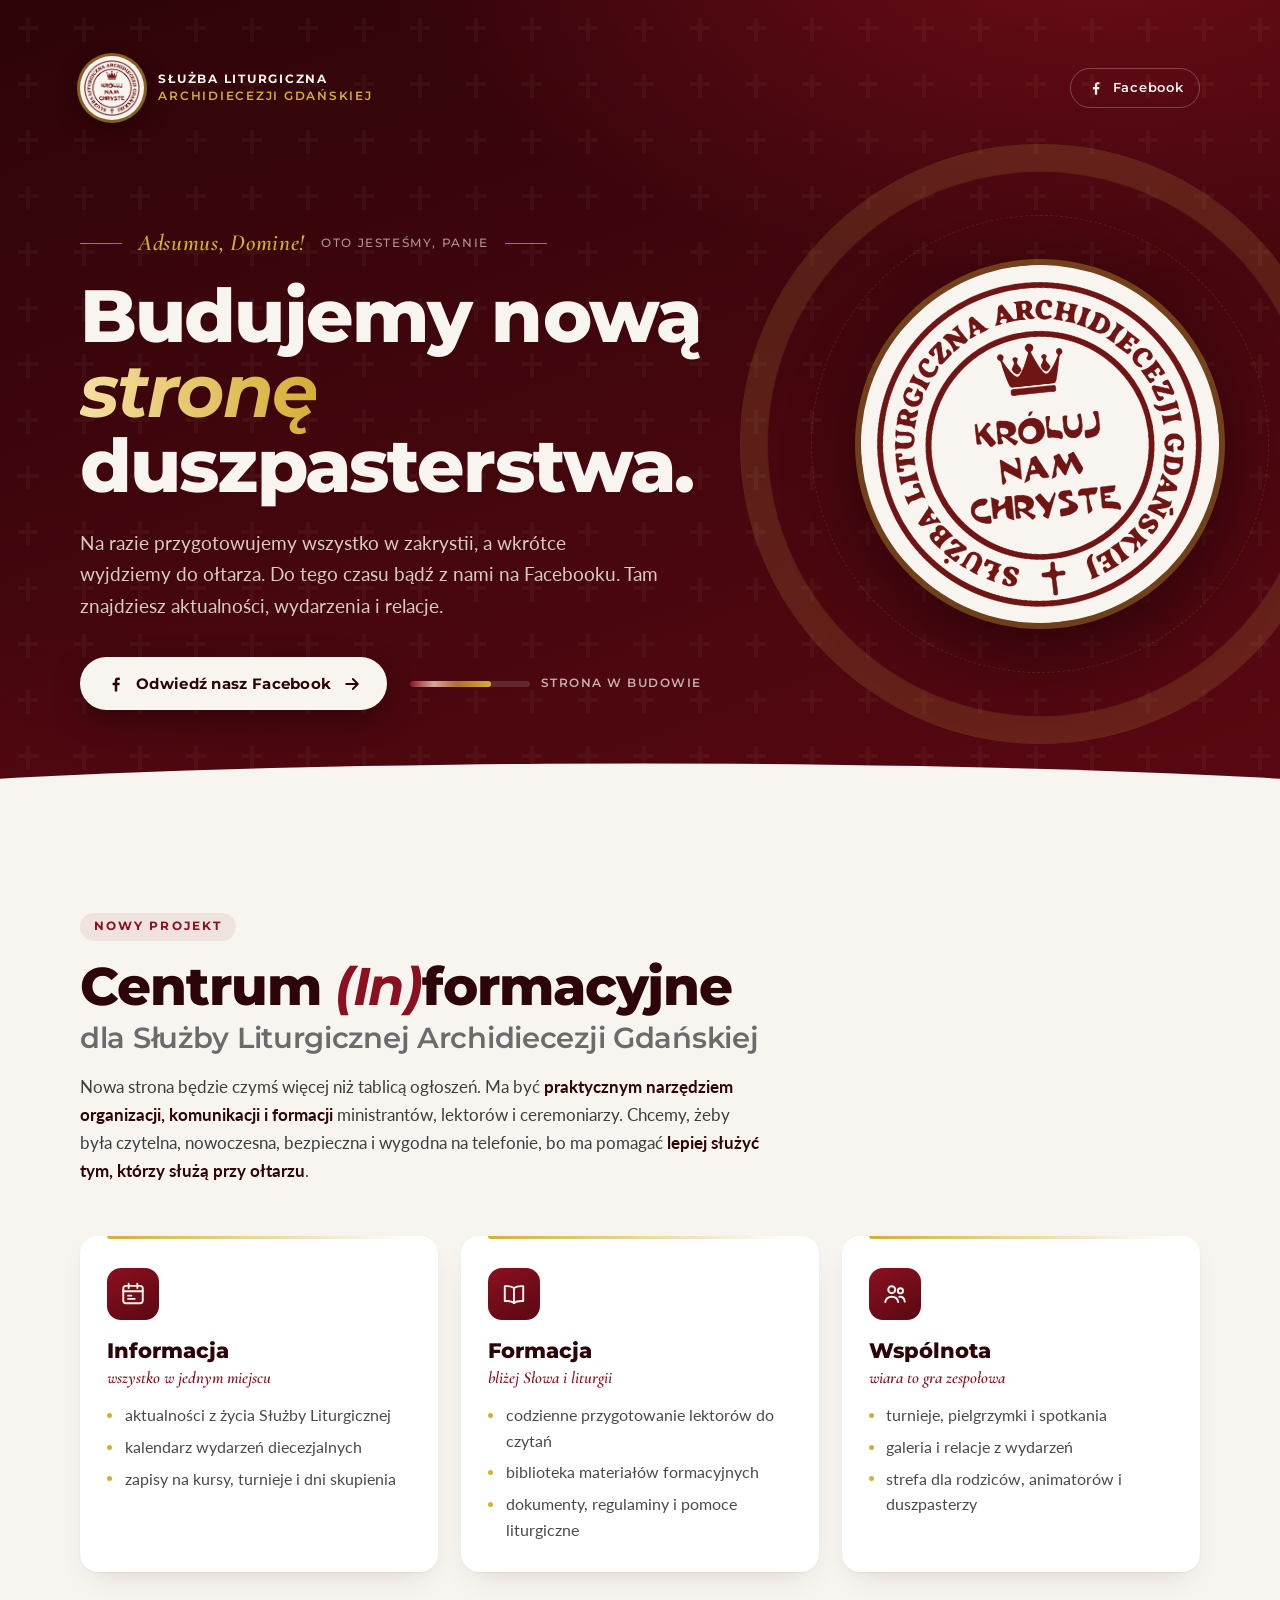
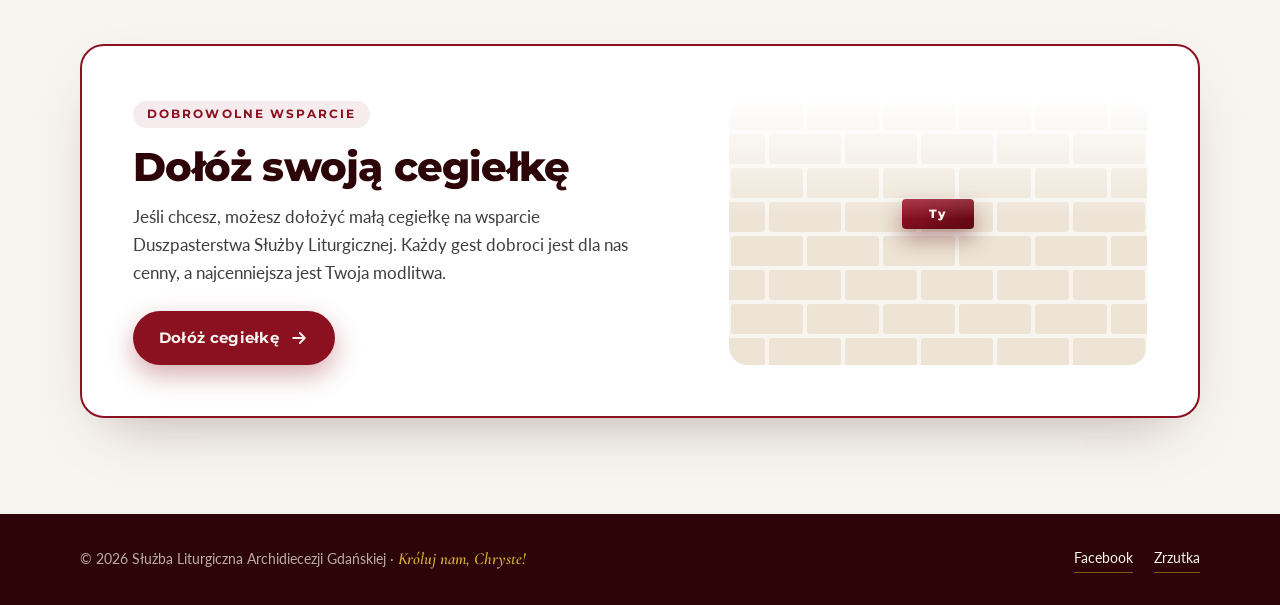
==== knc24-wkrotce/index.html @ cc02a11e "Strona 'w budowie' dla Służby Liturgicznej Archidiecezji Gdańskiej Jednoplikowa strona HTML+CSS: inf" ====
<!doctype html>
<html lang="pl">
<head>
<meta charset="utf-8">
<meta name="viewport" content="width=device-width, initial-scale=1">
<title>Służba Liturgiczna Archidiecezji Gdańskiej – nowa strona w budowie</title>
<meta name="description" content="Budujemy nową stronę duszpasterstwa Służby Liturgicznej Archidiecezji Gdańskiej – Centrum (In)formacyjne dla ministrantów, lektorów i ceremoniarzy.">
<meta name="theme-color" content="#2D0408">
<meta property="og:title" content="Budujemy Centrum (In)formacyjne Służby Liturgicznej">
<meta property="og:description" content="Nowa strona duszpasterstwa jest w budowie. Dołóż swoją cegiełkę!">
<meta property="og:locale" content="pl_PL">
<link rel="icon" type="image/png" href="logo.png">
<link rel="preconnect" href="https://fonts.googleapis.com">
<link rel="preconnect" href="https://fonts.gstatic.com" crossorigin>
<link href="https://fonts.googleapis.com/css2?family=Cormorant+Garamond:ital,wght@1,500;1,600&family=Lato:wght@400;700&family=Montserrat:ital,wght@0,500;0,600;0,700;0,800;1,700&display=swap" rel="stylesheet">
<style>
  :root {
    --bordo: #8B1020;
    --bordo-2: #5A0812;
    --bordo-3: #2D0408;
    --zloto: #D4AF37;
    --krem: #F8F5F0;
    --krem-2: #EFE8DC;
    --bialy: #FFFFFF;
    --tekst: #1A1A1A;
    --szary: #6B6B6B;
    --radius: 18px;
    --head: "Montserrat", system-ui, sans-serif;
    --body: "Lato", system-ui, sans-serif;
    --serif: "Cormorant Garamond", Georgia, serif;
  }
  *, *::before, *::after { box-sizing: border-box; }
  html { -webkit-text-size-adjust: 100%; }
  body {
    margin: 0;
    background: var(--krem);
    color: var(--tekst);
    font: 400 1.0625rem/1.65 var(--body);
    -webkit-font-smoothing: antialiased;
  }
  a { color: inherit; }
  .wrap { width: min(1120px, 100% - 2.5rem); margin-inline: auto; }

  /* ---------- HERO ---------- */
  .hero {
    position: relative;
    overflow: hidden;
    color: var(--krem);
    background:
      radial-gradient(1200px 600px at 85% -10%, rgba(139,16,32,.65), transparent 60%),
      radial-gradient(900px 500px at -10% 110%, rgba(90,8,18,.9), transparent 60%),
      linear-gradient(160deg, var(--bordo-3) 0%, var(--bordo-2) 100%);
    padding: clamp(2rem, 5vw, 3.5rem) 0 clamp(4rem, 9vw, 7rem);
  }
  /* subtelny wzór krzyży */
  .hero::before {
    content: "";
    position: absolute; inset: 0;
    background-image: url("data:image/svg+xml,%3Csvg xmlns='http://www.w3.org/2000/svg' width='56' height='56'%3E%3Cpath d='M26 18h4v8h8v4h-8v12h-4V30h-8v-4h8z' fill='%23F8F5F0' fill-opacity='.035'/%3E%3C/svg%3E");
    pointer-events: none;
  }
  /* wielki znak w tle */
  .hero__seal {
    position: absolute;
    right: -60px; top: 54%;
    width: 600px; aspect-ratio: 1;
    transform: translateY(-50%);
    border-radius: 50%;
    border: 1px solid rgba(212,175,55,.18);
    box-shadow: inset 0 0 0 26px rgba(248,245,240,.025), inset 0 0 0 27px rgba(212,175,55,.12);
    pointer-events: none;
  }
  .hero__seal img {
    position: absolute; inset: 120px;
    width: calc(100% - 240px); height: auto;
    border-radius: 50%;
    background: var(--krem);
    padding: 14px;
    box-shadow: 0 0 0 6px rgba(212,175,55,.35), 0 30px 80px rgba(0,0,0,.45);
    transform: rotate(-6deg);
  }
  .hero__seal::after {
    content: ""; position: absolute; inset: 70px;
    border-radius: 50%;
    border: 1px dashed rgba(212,175,55,.14);
    animation: spin 120s linear infinite;
  }
  @keyframes spin { to { transform: rotate(360deg); } }

  .top {
    position: relative;
    display: flex; align-items: center; justify-content: space-between; gap: 1rem;
  }
  .brand { display: flex; align-items: center; gap: .9rem; text-decoration: none; }
  .brand__logo {
    width: 64px; height: 64px; flex: none;
    border-radius: 50%;
    background: var(--krem);
    padding: 4px;
    box-shadow: 0 0 0 3px rgba(212,175,55,.55), 0 8px 24px rgba(0,0,0,.35);
  }
  .brand__logo img { width: 100%; height: 100%; display: block; }
  .brand__name {
    font: 700 .78rem/1.35 var(--head);
    letter-spacing: .14em; text-transform: uppercase;
  }
  .brand__name span { display: block; color: var(--zloto); font-weight: 600; }
  .top__fb {
    font: 600 .8rem/1 var(--head); letter-spacing: .06em;
    text-decoration: none; color: var(--krem);
    display: inline-flex; align-items: center; gap: .5rem;
    padding: .6rem .95rem; border-radius: 999px;
    border: 1px solid rgba(248,245,240,.25);
    transition: background .2s, border-color .2s;
  }
  .top__fb:hover { background: rgba(248,245,240,.08); border-color: rgba(248,245,240,.5); }

  .hero__body { position: relative; max-width: 760px; margin-top: clamp(3rem, 9vw, 6.5rem); }
  .motto {
    display: inline-flex; align-items: center; gap: 1rem;
    font: italic 600 clamp(1.15rem, 2.4vw, 1.45rem)/1 var(--serif);
    color: var(--zloto); letter-spacing: .03em;
    margin: 0 0 1.4rem;
  }
  .motto::before, .motto::after {
    content: ""; width: 42px; height: 1px; background: currentColor; opacity: .7;
  }
  .motto small {
    font: 500 .72rem/1 var(--head); font-style: normal;
    letter-spacing: .14em; text-transform: uppercase;
    color: rgba(248,245,240,.6);
  }
  h1 {
    font: 800 clamp(2.4rem, 7vw, 4.6rem)/1.02 var(--head);
    letter-spacing: -.025em;
    margin: 0 0 1.5rem;
  }
  h1 em {
    font-style: italic; font-weight: 700;
    color: transparent;
    background: linear-gradient(90deg, #F3DFA0, var(--zloto));
    -webkit-background-clip: text; background-clip: text;
  }
  .lead {
    font-size: clamp(1.05rem, 1.8vw, 1.2rem);
    color: rgba(248,245,240,.82);
    max-width: 580px; margin: 0 0 2.2rem;
  }

  .btn {
    display: inline-flex; align-items: center; gap: .65rem;
    font: 700 .95rem/1 var(--head); letter-spacing: .02em;
    text-decoration: none;
    padding: 1.05rem 1.6rem; border-radius: 999px;
    transition: transform .2s ease, box-shadow .2s ease, background .2s;
  }
  .btn svg { width: 20px; height: 20px; flex: none; }
  .btn .arrow { transition: transform .2s ease; }
  .btn:hover { transform: translateY(-2px); }
  .btn:hover .arrow { transform: translateX(4px); }
  .btn:focus-visible, .top__fb:focus-visible, .footer a:focus-visible {
    outline: 3px solid var(--zloto); outline-offset: 3px;
  }
  .btn--light { background: var(--krem); color: var(--bordo-3); box-shadow: 0 10px 30px rgba(0,0,0,.3); }
  .btn--light:hover { box-shadow: 0 14px 36px rgba(0,0,0,.4); }
  .btn--bordo { background: var(--bordo); color: var(--krem); box-shadow: 0 10px 26px rgba(139,16,32,.35); }
  .btn--bordo:hover { background: #A0142A; box-shadow: 0 14px 32px rgba(139,16,32,.45); }

  .actions { display: flex; flex-wrap: wrap; gap: .9rem 1.4rem; align-items: center; }
  .status {
    display: inline-flex; align-items: center; gap: .7rem;
    font: 600 .78rem/1 var(--head); letter-spacing: .12em; text-transform: uppercase;
    color: rgba(248,245,240,.7);
  }
  .status__bar {
    position: relative; width: 120px; height: 6px; border-radius: 6px;
    background: rgba(248,245,240,.14); overflow: hidden;
  }
  .status__bar::before {
    content: ""; position: absolute; inset: 0 32% 0 0; border-radius: inherit;
    background: linear-gradient(90deg, var(--bordo), var(--zloto));
  }
  .status__bar::after {
    content: ""; position: absolute; top: 0; bottom: 0; width: 40%;
    background: linear-gradient(90deg, transparent, rgba(255,255,255,.55), transparent);
    animation: shine 2.4s ease-in-out infinite;
  }
  @keyframes shine { from { left: -40%; } to { left: 70%; } }

  /* łuk przejścia hero → krem */
  .hero__arch {
    position: absolute; left: 0; right: 0; bottom: -1px; height: 60px;
    background: var(--krem);
    clip-path: ellipse(75% 100% at 50% 100%);
  }

  /* ---------- CENTRUM ---------- */
  .centrum { padding: clamp(3rem, 7vw, 5.5rem) 0 clamp(3rem, 6vw, 4.5rem); }
  .eyebrow {
    display: inline-block;
    font: 700 .74rem/1 var(--head); letter-spacing: .18em; text-transform: uppercase;
    color: var(--bordo);
    padding: .5rem .85rem; border-radius: 999px;
    background: rgba(139,16,32,.08);
    margin-bottom: 1.1rem;
  }
  h2 {
    font: 800 clamp(2rem, 5vw, 3.3rem)/1.06 var(--head);
    letter-spacing: -.02em; margin: 0 0 1.2rem;
    color: var(--bordo-3);
  }
  h2 .in { color: var(--bordo); font-style: italic; font-weight: 700; }
  h2 .sub { display: block; font-weight: 600; font-size: .55em; letter-spacing: -.01em; color: var(--szary); margin-top: .5rem; }
  .intro { max-width: 680px; color: #3d3d3d; margin: 0; }
  .intro strong { color: var(--bordo-3); }

  .cards {
    list-style: none; padding: 0;
    display: grid; grid-template-columns: repeat(3, 1fr); gap: 1.4rem;
    margin: clamp(2.2rem, 5vw, 3.2rem) 0 0;
  }
  .card {
    position: relative;
    background: var(--bialy);
    border-radius: var(--radius);
    padding: 2rem 1.7rem 1.8rem;
    box-shadow: 0 1px 2px rgba(45,4,8,.05), 0 12px 32px -14px rgba(45,4,8,.18);
    transition: transform .25s ease, box-shadow .25s ease;
    overflow: hidden;
  }
  .card::before {
    content: ""; position: absolute; left: 1.7rem; right: 1.7rem; top: 0; height: 3px;
    background: linear-gradient(90deg, var(--zloto), rgba(212,175,55,0));
    border-radius: 0 0 3px 3px;
  }
  .card:hover { transform: translateY(-6px); box-shadow: 0 1px 2px rgba(45,4,8,.05), 0 22px 44px -16px rgba(45,4,8,.28); }
  .card__icon {
    width: 52px; height: 52px; border-radius: 14px;
    display: grid; place-items: center;
    background: linear-gradient(150deg, var(--bordo), var(--bordo-2));
    color: var(--krem); margin-bottom: 1.2rem;
  }
  .card__icon svg { width: 26px; height: 26px; }
  .card h3 { font: 800 1.3rem/1.2 var(--head); margin: 0 0 .25rem; color: var(--bordo-3); }
  .card__tag { font: italic 600 1.05rem/1.2 var(--serif); color: var(--bordo); margin: 0 0 .9rem; }
  .card ul { margin: 0; padding: 0; list-style: none; color: #4a4a4a; font-size: .97rem; }
  .card li { position: relative; padding-left: 1.1rem; margin-top: .4rem; }
  .card li::before { content: ""; position: absolute; left: 0; top: .62em; width: 5px; height: 5px; border-radius: 50%; background: var(--zloto); }

  /* ---------- CEGIEŁKA ---------- */
  .wsparcie { padding: 0 0 clamp(3.5rem, 8vw, 6rem); }
  .cegla {
    position: relative; overflow: hidden;
    display: grid; grid-template-columns: 1.35fr 1fr; gap: 2rem; align-items: center;
    background: var(--bialy);
    border: 2px solid var(--bordo);
    border-radius: calc(var(--radius) + 6px);
    padding: clamp(1.8rem, 4.5vw, 3.2rem);
    box-shadow: 0 24px 60px -28px rgba(45,4,8,.35);
  }
  .cegla h2 { font-size: clamp(1.75rem, 4vw, 2.5rem); margin-bottom: .9rem; }
  .cegla p { margin: 0 0 1.5rem; color: #3d3d3d; max-width: 520px; }

  /* mur z cegieł (mijanka) – wzór SVG */
  .mur {
    position: relative; align-self: stretch; min-height: 220px;
    border-radius: var(--radius);
    background: var(--krem) url("data:image/svg+xml,%3Csvg xmlns='http://www.w3.org/2000/svg' width='76' height='68'%3E%3Cg fill='%23EDE4D6'%3E%3Crect x='2' y='2' width='72' height='30' rx='3'/%3E%3Crect x='-36' y='36' width='72' height='30' rx='3'/%3E%3Crect x='40' y='36' width='72' height='30' rx='3'/%3E%3C/g%3E%3C/svg%3E") 0 0 / 76px 68px;
    -webkit-mask-image: linear-gradient(to top, #000 55%, transparent 100%);
            mask-image: linear-gradient(to top, #000 55%, transparent 100%);
  }
  .mur__new {
    position: absolute; left: 50%; top: 38%;
    width: 72px; height: 30px; border-radius: 4px;
    background: linear-gradient(160deg, #A0142A, var(--bordo-2));
    box-shadow: 0 10px 22px rgba(90,8,18,.4);
    transform: translateX(-50%);
    animation: drop 3.2s cubic-bezier(.3,.7,.2,1) infinite;
  }
  .mur__new::after {
    content: "Ty"; position: absolute; inset: 0; display: grid; place-items: center;
    font: 800 .78rem/1 var(--head); letter-spacing: .08em; color: var(--krem);
  }
  @keyframes drop {
    0%, 15% { transform: translate(-50%, -40px); opacity: 0; }
    45%, 85% { transform: translate(-50%, 0); opacity: 1; }
    100% { transform: translate(-50%, 0); opacity: 0; }
  }

  /* ---------- STOPKA ---------- */
  .footer {
    background: var(--bordo-3); color: rgba(248,245,240,.7);
    padding: 2rem 0; font-size: .9rem;
  }
  .footer .wrap { display: flex; flex-wrap: wrap; gap: .8rem 1.5rem; align-items: center; justify-content: space-between; }
  .footer p { margin: 0; }
  .footer em { font: italic 600 1.05rem/1 var(--serif); color: var(--zloto); }
  .footer nav { display: flex; gap: 1.3rem; }
  .footer a { color: var(--krem); text-decoration: none; border-bottom: 1px solid rgba(212,175,55,.5); padding-bottom: 2px; }
  .footer a:hover { border-color: var(--zloto); }

  /* ---------- RESPONSYWNOŚĆ ---------- */
  @media (max-width: 1180px) and (min-width: 901px) {
    .hero__seal { right: -260px; opacity: .55; }
  }
  @media (max-width: 900px) {
    .cards { grid-template-columns: 1fr; }
    .cegla { grid-template-columns: 1fr; }
    .mur { min-height: 150px; order: -1; }
    .hero__seal { display: none; }
  }
  @media (max-width: 560px) {
    .brand__logo { width: 52px; height: 52px; }
    .brand__name { font-size: .68rem; }
    .top__fb span { display: none; }
    .top__fb { padding: .6rem; }
    .btn { width: 100%; justify-content: center; }
    .motto { flex-wrap: wrap; gap: .35rem .8rem; }
    .motto::before, .motto::after { display: none; }
  }
  @media (prefers-reduced-motion: reduce) {
    *, *::before, *::after { animation: none !important; transition: none !important; }
    .mur__new { opacity: 1; }
  }
</style>
</head>
<body>

<header class="hero">
  <div class="hero__seal" aria-hidden="true"><img src="logo.png" alt="" width="360" height="360"></div>
  <div class="wrap">
    <div class="top">
      <a class="brand" href="#" aria-label="Służba Liturgiczna Archidiecezji Gdańskiej">
        <span class="brand__logo"><img src="logo.png" alt="" width="64" height="64"></span>
        <span class="brand__name">Służba Liturgiczna<span>Archidiecezji Gdańskiej</span></span>
      </a>
      <a class="top__fb" href="https://www.facebook.com/sluzbaliturgicznaAG" target="_blank" rel="noopener" aria-label="Facebook Służby Liturgicznej">
        <svg width="18" height="18" viewBox="0 0 24 24" fill="currentColor" aria-hidden="true"><path d="M13.5 21v-7.5h2.6l.4-3h-3V8.6c0-.9.3-1.5 1.5-1.5h1.6V4.4c-.3 0-1.2-.1-2.3-.1-2.3 0-3.8 1.4-3.8 3.9v2.3H7.9v3h2.6V21h3z"/></svg>
        <span>Facebook</span>
      </a>
    </div>

    <div class="hero__body">
      <p class="motto">Adsumus, Domine! <small>Oto jesteśmy, Panie</small></p>
      <h1>Budujemy nową <em>stronę</em> duszpasterstwa.</h1>
      <p class="lead">Na razie przygotowujemy wszystko w zakrystii, a wkrótce wyjdziemy do ołtarza. Do tego czasu bądź z nami na Facebooku. Tam znajdziesz aktualności, wydarzenia i relacje.</p>
      <div class="actions">
        <a class="btn btn--light" href="https://www.facebook.com/sluzbaliturgicznaAG" target="_blank" rel="noopener">
          <svg viewBox="0 0 24 24" fill="currentColor" aria-hidden="true"><path d="M13.5 21v-7.5h2.6l.4-3h-3V8.6c0-.9.3-1.5 1.5-1.5h1.6V4.4c-.3 0-1.2-.1-2.3-.1-2.3 0-3.8 1.4-3.8 3.9v2.3H7.9v3h2.6V21h3z"/></svg>
          Odwiedź nasz Facebook
          <svg class="arrow" viewBox="0 0 24 24" fill="none" stroke="currentColor" stroke-width="2.2" stroke-linecap="round" stroke-linejoin="round" aria-hidden="true"><path d="M5 12h14M13 6l6 6-6 6"/></svg>
        </a>
        <span class="status" role="status"><span class="status__bar" aria-hidden="true"></span>Strona w budowie</span>
      </div>
    </div>
  </div>
  <div class="hero__arch" aria-hidden="true"></div>
</header>

<main>
  <section class="centrum" aria-labelledby="centrum-h">
    <div class="wrap">
      <span class="eyebrow">Nowy projekt</span>
      <h2 id="centrum-h">Centrum <span class="in">(In)</span>formacyjne <span class="sub">dla Służby Liturgicznej Archidiecezji Gdańskiej</span></h2>
      <p class="intro">Nowa strona będzie czymś więcej niż tablicą ogłoszeń. Ma być <strong>praktycznym narzędziem organizacji, komunikacji i formacji</strong> ministrantów, lektorów i ceremoniarzy. Chcemy, żeby była czytelna, nowoczesna, bezpieczna i wygodna na telefonie, bo ma pomagać <strong>lepiej służyć tym, którzy służą przy ołtarzu</strong>.</p>

      <ul class="cards">
        <li class="card">
          <div class="card__icon" aria-hidden="true">
            <svg viewBox="0 0 24 24" fill="none" stroke="currentColor" stroke-width="1.8" stroke-linecap="round" stroke-linejoin="round"><rect x="3" y="4.5" width="18" height="16" rx="2.5"/><path d="M3 9.5h18M8 2.5v4M16 2.5v4M7.5 13.5h3M7.5 16.5h6"/></svg>
          </div>
          <h3>Informacja</h3>
          <p class="card__tag">wszystko w jednym miejscu</p>
          <ul>
            <li>aktualności z życia Służby Liturgicznej</li>
            <li>kalendarz wydarzeń diecezjalnych</li>
            <li>zapisy na kursy, turnieje i dni skupienia</li>
          </ul>
        </li>
        <li class="card">
          <div class="card__icon" aria-hidden="true">
            <svg viewBox="0 0 24 24" fill="none" stroke="currentColor" stroke-width="1.8" stroke-linecap="round" stroke-linejoin="round"><path d="M12 6.5C10 5 7 4.5 3.5 4.8v13.7C7 18.2 10 18.7 12 20.2c2-1.5 5-2 8.5-1.7V4.8C17 4.5 14 5 12 6.5z"/><path d="M12 6.5v13.7"/></svg>
          </div>
          <h3>Formacja</h3>
          <p class="card__tag">bliżej Słowa i liturgii</p>
          <ul>
            <li>codzienne przygotowanie lektorów do czytań</li>
            <li>biblioteka materiałów formacyjnych</li>
            <li>dokumenty, regulaminy i pomoce liturgiczne</li>
          </ul>
        </li>
        <li class="card">
          <div class="card__icon" aria-hidden="true">
            <svg viewBox="0 0 24 24" fill="none" stroke="currentColor" stroke-width="1.8" stroke-linecap="round" stroke-linejoin="round"><circle cx="9" cy="8" r="3.2"/><path d="M3 19.5c.6-3.2 3-5 6-5s5.4 1.8 6 5"/><circle cx="17" cy="9" r="2.4"/><path d="M16 14.6c2.6-.3 4.6 1.3 5 4.4"/></svg>
          </div>
          <h3>Wspólnota</h3>
          <p class="card__tag">wiara to gra zespołowa</p>
          <ul>
            <li>turnieje, pielgrzymki i spotkania</li>
            <li>galeria i relacje z wydarzeń</li>
            <li>strefa dla rodziców, animatorów i duszpasterzy</li>
          </ul>
        </li>
      </ul>
    </div>
  </section>

  <section class="wsparcie" aria-labelledby="cegla-h">
    <div class="wrap">
      <div class="cegla">
        <div>
          <span class="eyebrow">Dobrowolne wsparcie</span>
          <h2 id="cegla-h">Dołóż swoją cegiełkę</h2>
          <p>Jeśli chcesz, możesz dołożyć małą cegiełkę na wsparcie Duszpasterstwa Służby Liturgicznej. Każdy gest dobroci jest dla nas cenny, a najcenniejsza jest Twoja modlitwa.</p>
          <a class="btn btn--bordo" href="https://zrzutka.pl/jtex6y" target="_blank" rel="noopener">
            Dołóż cegiełkę
            <svg class="arrow" viewBox="0 0 24 24" fill="none" stroke="currentColor" stroke-width="2.2" stroke-linecap="round" stroke-linejoin="round" aria-hidden="true"><path d="M5 12h14M13 6l6 6-6 6"/></svg>
          </a>
        </div>
        <div class="mur" aria-hidden="true"><span class="mur__new"></span></div>
      </div>
    </div>
  </section>
</main>

<footer class="footer">
  <div class="wrap">
    <p>© 2026 Służba Liturgiczna Archidiecezji Gdańskiej · <em>Króluj nam, Chryste!</em></p>
    <nav aria-label="Linki">
      <a href="https://www.facebook.com/sluzbaliturgicznaAG" target="_blank" rel="noopener">Facebook</a>
      <a href="https://zrzutka.pl/jtex6y" target="_blank" rel="noopener">Zrzutka</a>
    </nav>
  </div>
</footer>

</body>
</html>
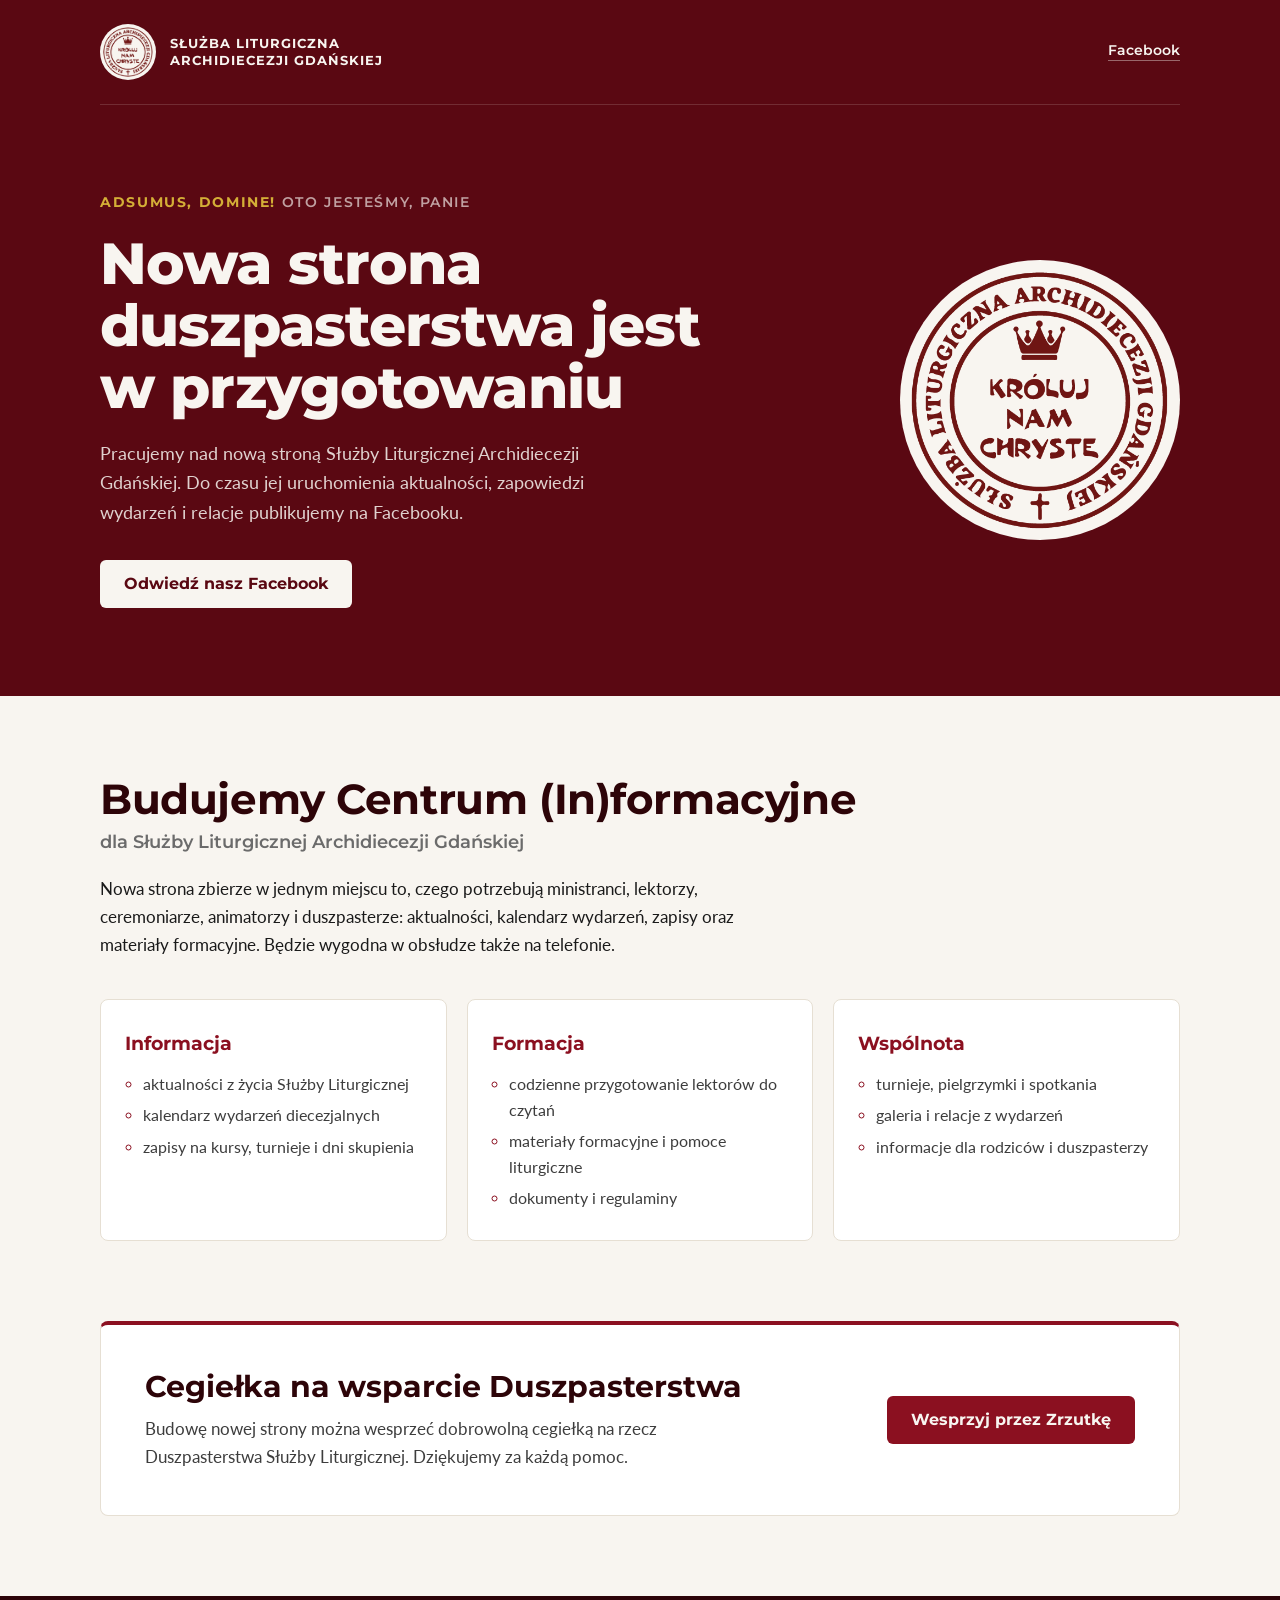
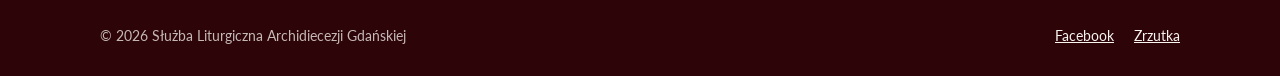
==== commit 05ac8218: "Uproszczenie strony 'w budowie': jedna para fontów, mniej ozdobników, nowe teksty Usunięto szeryfową" ====
--- a/knc24-wkrotce/index.html
+++ b/knc24-wkrotce/index.html
@@ -3,429 +3,234 @@
 <head>
 <meta charset="utf-8">
 <meta name="viewport" content="width=device-width, initial-scale=1">
-<title>Służba Liturgiczna Archidiecezji Gdańskiej – nowa strona w budowie</title>
-<meta name="description" content="Budujemy nową stronę duszpasterstwa Służby Liturgicznej Archidiecezji Gdańskiej – Centrum (In)formacyjne dla ministrantów, lektorów i ceremoniarzy.">
-<meta name="theme-color" content="#2D0408">
-<meta property="og:title" content="Budujemy Centrum (In)formacyjne Służby Liturgicznej">
-<meta property="og:description" content="Nowa strona duszpasterstwa jest w budowie. Dołóż swoją cegiełkę!">
+<title>Służba Liturgiczna Archidiecezji Gdańskiej | Nowa strona w przygotowaniu</title>
+<meta name="description" content="Przygotowujemy nową stronę Duszpasterstwa Służby Liturgicznej Archidiecezji Gdańskiej. Aktualności publikujemy na Facebooku.">
+<meta name="theme-color" content="#5A0812">
+<meta property="og:title" content="Służba Liturgiczna Archidiecezji Gdańskiej">
+<meta property="og:description" content="Nowa strona duszpasterstwa jest w przygotowaniu. Aktualności znajdziesz na Facebooku.">
 <meta property="og:locale" content="pl_PL">
 <link rel="icon" type="image/png" href="logo.png">
 <link rel="preconnect" href="https://fonts.googleapis.com">
 <link rel="preconnect" href="https://fonts.gstatic.com" crossorigin>
-<link href="https://fonts.googleapis.com/css2?family=Cormorant+Garamond:ital,wght@1,500;1,600&family=Lato:wght@400;700&family=Montserrat:ital,wght@0,500;0,600;0,700;0,800;1,700&display=swap" rel="stylesheet">
+<link href="https://fonts.googleapis.com/css2?family=Lato:wght@400;700&family=Montserrat:wght@600;700;800&display=swap" rel="stylesheet">
 <style>
   :root {
     --bordo: #8B1020;
-    --bordo-2: #5A0812;
-    --bordo-3: #2D0408;
+    --bordo-ciemne: #5A0812;
+    --bordo-najciemniejsze: #2D0408;
     --zloto: #D4AF37;
     --krem: #F8F5F0;
-    --krem-2: #EFE8DC;
     --bialy: #FFFFFF;
     --tekst: #1A1A1A;
     --szary: #6B6B6B;
-    --radius: 18px;
-    --head: "Montserrat", system-ui, sans-serif;
-    --body: "Lato", system-ui, sans-serif;
-    --serif: "Cormorant Garamond", Georgia, serif;
-  }
-  *, *::before, *::after { box-sizing: border-box; }
-  html { -webkit-text-size-adjust: 100%; }
+    --linia: #E6DFD3;
+    --naglowki: "Montserrat", Arial, sans-serif;
+    --tresc: "Lato", Arial, sans-serif;
+  }
+  * { box-sizing: border-box; }
   body {
     margin: 0;
     background: var(--krem);
     color: var(--tekst);
-    font: 400 1.0625rem/1.65 var(--body);
-    -webkit-font-smoothing: antialiased;
-  }
-  a { color: inherit; }
-  .wrap { width: min(1120px, 100% - 2.5rem); margin-inline: auto; }
-
-  /* ---------- HERO ---------- */
-  .hero {
-    position: relative;
-    overflow: hidden;
+    font: 400 1.0625rem/1.65 var(--tresc);
+  }
+  .wrap { width: min(1080px, 100% - 2.5rem); margin-inline: auto; }
+  h1, h2, h3 { font-family: var(--naglowki); color: var(--bordo-najciemniejsze); margin: 0; }
+
+  /* Hero */
+  .hero { background: var(--bordo-ciemne); color: var(--krem); }
+  .top {
+    display: flex; align-items: center; justify-content: space-between; gap: 1rem;
+    padding: 1.5rem 0;
+    border-bottom: 1px solid rgba(248,245,240,.15);
+  }
+  .brand { display: flex; align-items: center; gap: .85rem; }
+  .brand img {
+    width: 56px; height: 56px; flex: none;
+    border-radius: 50%; background: var(--krem); padding: 3px;
+  }
+  .brand p {
+    margin: 0;
+    font: 700 .8rem/1.35 var(--naglowki);
+    letter-spacing: .08em; text-transform: uppercase;
+  }
+  .top a {
     color: var(--krem);
-    background:
-      radial-gradient(1200px 600px at 85% -10%, rgba(139,16,32,.65), transparent 60%),
-      radial-gradient(900px 500px at -10% 110%, rgba(90,8,18,.9), transparent 60%),
-      linear-gradient(160deg, var(--bordo-3) 0%, var(--bordo-2) 100%);
-    padding: clamp(2rem, 5vw, 3.5rem) 0 clamp(4rem, 9vw, 7rem);
-  }
-  /* subtelny wzór krzyży */
-  .hero::before {
-    content: "";
-    position: absolute; inset: 0;
-    background-image: url("data:image/svg+xml,%3Csvg xmlns='http://www.w3.org/2000/svg' width='56' height='56'%3E%3Cpath d='M26 18h4v8h8v4h-8v12h-4V30h-8v-4h8z' fill='%23F8F5F0' fill-opacity='.035'/%3E%3C/svg%3E");
-    pointer-events: none;
-  }
-  /* wielki znak w tle */
-  .hero__seal {
-    position: absolute;
-    right: -60px; top: 54%;
-    width: 600px; aspect-ratio: 1;
-    transform: translateY(-50%);
-    border-radius: 50%;
-    border: 1px solid rgba(212,175,55,.18);
-    box-shadow: inset 0 0 0 26px rgba(248,245,240,.025), inset 0 0 0 27px rgba(212,175,55,.12);
-    pointer-events: none;
-  }
-  .hero__seal img {
-    position: absolute; inset: 120px;
-    width: calc(100% - 240px); height: auto;
-    border-radius: 50%;
-    background: var(--krem);
-    padding: 14px;
-    box-shadow: 0 0 0 6px rgba(212,175,55,.35), 0 30px 80px rgba(0,0,0,.45);
-    transform: rotate(-6deg);
-  }
-  .hero__seal::after {
-    content: ""; position: absolute; inset: 70px;
-    border-radius: 50%;
-    border: 1px dashed rgba(212,175,55,.14);
-    animation: spin 120s linear infinite;
-  }
-  @keyframes spin { to { transform: rotate(360deg); } }
-
-  .top {
-    position: relative;
-    display: flex; align-items: center; justify-content: space-between; gap: 1rem;
-  }
-  .brand { display: flex; align-items: center; gap: .9rem; text-decoration: none; }
-  .brand__logo {
-    width: 64px; height: 64px; flex: none;
-    border-radius: 50%;
-    background: var(--krem);
-    padding: 4px;
-    box-shadow: 0 0 0 3px rgba(212,175,55,.55), 0 8px 24px rgba(0,0,0,.35);
-  }
-  .brand__logo img { width: 100%; height: 100%; display: block; }
-  .brand__name {
-    font: 700 .78rem/1.35 var(--head);
-    letter-spacing: .14em; text-transform: uppercase;
-  }
-  .brand__name span { display: block; color: var(--zloto); font-weight: 600; }
-  .top__fb {
-    font: 600 .8rem/1 var(--head); letter-spacing: .06em;
-    text-decoration: none; color: var(--krem);
-    display: inline-flex; align-items: center; gap: .5rem;
-    padding: .6rem .95rem; border-radius: 999px;
-    border: 1px solid rgba(248,245,240,.25);
-    transition: background .2s, border-color .2s;
-  }
-  .top__fb:hover { background: rgba(248,245,240,.08); border-color: rgba(248,245,240,.5); }
-
-  .hero__body { position: relative; max-width: 760px; margin-top: clamp(3rem, 9vw, 6.5rem); }
+    font: 600 .875rem/1 var(--naglowki);
+    text-decoration: none;
+    border-bottom: 1px solid rgba(248,245,240,.4);
+    padding-bottom: 3px;
+  }
+  .top a:hover { border-color: var(--krem); }
+
+  .hero__main {
+    display: grid; grid-template-columns: 1fr auto; gap: 3rem; align-items: center;
+    padding: clamp(3rem, 8vw, 5.5rem) 0;
+  }
   .motto {
-    display: inline-flex; align-items: center; gap: 1rem;
-    font: italic 600 clamp(1.15rem, 2.4vw, 1.45rem)/1 var(--serif);
-    color: var(--zloto); letter-spacing: .03em;
-    margin: 0 0 1.4rem;
-  }
-  .motto::before, .motto::after {
-    content: ""; width: 42px; height: 1px; background: currentColor; opacity: .7;
-  }
-  .motto small {
-    font: 500 .72rem/1 var(--head); font-style: normal;
-    letter-spacing: .14em; text-transform: uppercase;
-    color: rgba(248,245,240,.6);
-  }
-  h1 {
-    font: 800 clamp(2.4rem, 7vw, 4.6rem)/1.02 var(--head);
-    letter-spacing: -.025em;
-    margin: 0 0 1.5rem;
-  }
-  h1 em {
-    font-style: italic; font-weight: 700;
-    color: transparent;
-    background: linear-gradient(90deg, #F3DFA0, var(--zloto));
-    -webkit-background-clip: text; background-clip: text;
-  }
-  .lead {
-    font-size: clamp(1.05rem, 1.8vw, 1.2rem);
-    color: rgba(248,245,240,.82);
-    max-width: 580px; margin: 0 0 2.2rem;
+    margin: 0 0 1.25rem;
+    font: 700 .85rem/1.4 var(--naglowki);
+    letter-spacing: .12em; text-transform: uppercase;
+    color: var(--zloto);
+  }
+  .motto span { color: rgba(248,245,240,.65); font-weight: 600; }
+  .hero h1 {
+    color: var(--krem);
+    font-weight: 800;
+    font-size: clamp(2.2rem, 5.5vw, 3.6rem);
+    line-height: 1.08;
+    letter-spacing: -.015em;
+    margin-bottom: 1.25rem;
+  }
+  .hero__lead { max-width: 560px; margin: 0 0 2rem; color: rgba(248,245,240,.85); font-size: 1.125rem; }
+  .hero__logo {
+    width: 280px; height: 280px;
+    border-radius: 50%; background: var(--krem); padding: 10px;
   }
 
   .btn {
-    display: inline-flex; align-items: center; gap: .65rem;
-    font: 700 .95rem/1 var(--head); letter-spacing: .02em;
+    display: inline-block;
+    font: 700 1rem/1 var(--naglowki);
     text-decoration: none;
-    padding: 1.05rem 1.6rem; border-radius: 999px;
-    transition: transform .2s ease, box-shadow .2s ease, background .2s;
-  }
-  .btn svg { width: 20px; height: 20px; flex: none; }
-  .btn .arrow { transition: transform .2s ease; }
-  .btn:hover { transform: translateY(-2px); }
-  .btn:hover .arrow { transform: translateX(4px); }
-  .btn:focus-visible, .top__fb:focus-visible, .footer a:focus-visible {
-    outline: 3px solid var(--zloto); outline-offset: 3px;
-  }
-  .btn--light { background: var(--krem); color: var(--bordo-3); box-shadow: 0 10px 30px rgba(0,0,0,.3); }
-  .btn--light:hover { box-shadow: 0 14px 36px rgba(0,0,0,.4); }
-  .btn--bordo { background: var(--bordo); color: var(--krem); box-shadow: 0 10px 26px rgba(139,16,32,.35); }
-  .btn--bordo:hover { background: #A0142A; box-shadow: 0 14px 32px rgba(139,16,32,.45); }
-
-  .actions { display: flex; flex-wrap: wrap; gap: .9rem 1.4rem; align-items: center; }
-  .status {
-    display: inline-flex; align-items: center; gap: .7rem;
-    font: 600 .78rem/1 var(--head); letter-spacing: .12em; text-transform: uppercase;
-    color: rgba(248,245,240,.7);
-  }
-  .status__bar {
-    position: relative; width: 120px; height: 6px; border-radius: 6px;
-    background: rgba(248,245,240,.14); overflow: hidden;
-  }
-  .status__bar::before {
-    content: ""; position: absolute; inset: 0 32% 0 0; border-radius: inherit;
-    background: linear-gradient(90deg, var(--bordo), var(--zloto));
-  }
-  .status__bar::after {
-    content: ""; position: absolute; top: 0; bottom: 0; width: 40%;
-    background: linear-gradient(90deg, transparent, rgba(255,255,255,.55), transparent);
-    animation: shine 2.4s ease-in-out infinite;
-  }
-  @keyframes shine { from { left: -40%; } to { left: 70%; } }
-
-  /* łuk przejścia hero → krem */
-  .hero__arch {
-    position: absolute; left: 0; right: 0; bottom: -1px; height: 60px;
-    background: var(--krem);
-    clip-path: ellipse(75% 100% at 50% 100%);
-  }
-
-  /* ---------- CENTRUM ---------- */
-  .centrum { padding: clamp(3rem, 7vw, 5.5rem) 0 clamp(3rem, 6vw, 4.5rem); }
-  .eyebrow {
-    display: inline-block;
-    font: 700 .74rem/1 var(--head); letter-spacing: .18em; text-transform: uppercase;
-    color: var(--bordo);
-    padding: .5rem .85rem; border-radius: 999px;
-    background: rgba(139,16,32,.08);
-    margin-bottom: 1.1rem;
-  }
-  h2 {
-    font: 800 clamp(2rem, 5vw, 3.3rem)/1.06 var(--head);
-    letter-spacing: -.02em; margin: 0 0 1.2rem;
-    color: var(--bordo-3);
-  }
-  h2 .in { color: var(--bordo); font-style: italic; font-weight: 700; }
-  h2 .sub { display: block; font-weight: 600; font-size: .55em; letter-spacing: -.01em; color: var(--szary); margin-top: .5rem; }
-  .intro { max-width: 680px; color: #3d3d3d; margin: 0; }
-  .intro strong { color: var(--bordo-3); }
-
-  .cards {
-    list-style: none; padding: 0;
-    display: grid; grid-template-columns: repeat(3, 1fr); gap: 1.4rem;
-    margin: clamp(2.2rem, 5vw, 3.2rem) 0 0;
-  }
-  .card {
-    position: relative;
+    padding: 1rem 1.5rem;
+    border-radius: 6px;
+    transition: background-color .15s;
+  }
+  .btn--jasny { background: var(--krem); color: var(--bordo-ciemne); }
+  .btn--jasny:hover { background: var(--bialy); }
+  .btn--bordo { background: var(--bordo); color: var(--krem); }
+  .btn--bordo:hover { background: var(--bordo-ciemne); }
+  a:focus-visible { outline: 3px solid var(--zloto); outline-offset: 3px; }
+
+  /* Centrum */
+  .centrum { padding: clamp(3rem, 7vw, 5rem) 0; }
+  .centrum h2 { font-size: clamp(1.8rem, 4vw, 2.6rem); line-height: 1.15; letter-spacing: -.01em; }
+  .centrum h2 + p { margin: .4rem 0 1.25rem; font: 600 1.125rem/1.4 var(--naglowki); color: var(--szary); }
+  .intro { max-width: 680px; margin: 0; }
+
+  .karty {
+    list-style: none; padding: 0; margin: 2.5rem 0 0;
+    display: grid; grid-template-columns: repeat(3, 1fr); gap: 1.25rem;
+  }
+  .karta {
     background: var(--bialy);
-    border-radius: var(--radius);
-    padding: 2rem 1.7rem 1.8rem;
-    box-shadow: 0 1px 2px rgba(45,4,8,.05), 0 12px 32px -14px rgba(45,4,8,.18);
-    transition: transform .25s ease, box-shadow .25s ease;
-    overflow: hidden;
-  }
-  .card::before {
-    content: ""; position: absolute; left: 1.7rem; right: 1.7rem; top: 0; height: 3px;
-    background: linear-gradient(90deg, var(--zloto), rgba(212,175,55,0));
-    border-radius: 0 0 3px 3px;
-  }
-  .card:hover { transform: translateY(-6px); box-shadow: 0 1px 2px rgba(45,4,8,.05), 0 22px 44px -16px rgba(45,4,8,.28); }
-  .card__icon {
-    width: 52px; height: 52px; border-radius: 14px;
-    display: grid; place-items: center;
-    background: linear-gradient(150deg, var(--bordo), var(--bordo-2));
-    color: var(--krem); margin-bottom: 1.2rem;
-  }
-  .card__icon svg { width: 26px; height: 26px; }
-  .card h3 { font: 800 1.3rem/1.2 var(--head); margin: 0 0 .25rem; color: var(--bordo-3); }
-  .card__tag { font: italic 600 1.05rem/1.2 var(--serif); color: var(--bordo); margin: 0 0 .9rem; }
-  .card ul { margin: 0; padding: 0; list-style: none; color: #4a4a4a; font-size: .97rem; }
-  .card li { position: relative; padding-left: 1.1rem; margin-top: .4rem; }
-  .card li::before { content: ""; position: absolute; left: 0; top: .62em; width: 5px; height: 5px; border-radius: 50%; background: var(--zloto); }
-
-  /* ---------- CEGIEŁKA ---------- */
-  .wsparcie { padding: 0 0 clamp(3.5rem, 8vw, 6rem); }
-  .cegla {
-    position: relative; overflow: hidden;
-    display: grid; grid-template-columns: 1.35fr 1fr; gap: 2rem; align-items: center;
+    border: 1px solid var(--linia);
+    border-radius: 8px;
+    padding: 1.75rem 1.5rem;
+  }
+  .karta h3 { font-size: 1.2rem; margin-bottom: .75rem; color: var(--bordo); }
+  .karta ul { margin: 0; padding-left: 1.1rem; color: #3d3d3d; font-size: .975rem; }
+  .karta li + li { margin-top: .35rem; }
+  .karta li::marker { color: var(--bordo); }
+
+  /* Cegiełka */
+  .wsparcie { padding: 0 0 clamp(3rem, 7vw, 5rem); }
+  .cegielka {
     background: var(--bialy);
-    border: 2px solid var(--bordo);
-    border-radius: calc(var(--radius) + 6px);
-    padding: clamp(1.8rem, 4.5vw, 3.2rem);
-    box-shadow: 0 24px 60px -28px rgba(45,4,8,.35);
-  }
-  .cegla h2 { font-size: clamp(1.75rem, 4vw, 2.5rem); margin-bottom: .9rem; }
-  .cegla p { margin: 0 0 1.5rem; color: #3d3d3d; max-width: 520px; }
-
-  /* mur z cegieł (mijanka) – wzór SVG */
-  .mur {
-    position: relative; align-self: stretch; min-height: 220px;
-    border-radius: var(--radius);
-    background: var(--krem) url("data:image/svg+xml,%3Csvg xmlns='http://www.w3.org/2000/svg' width='76' height='68'%3E%3Cg fill='%23EDE4D6'%3E%3Crect x='2' y='2' width='72' height='30' rx='3'/%3E%3Crect x='-36' y='36' width='72' height='30' rx='3'/%3E%3Crect x='40' y='36' width='72' height='30' rx='3'/%3E%3C/g%3E%3C/svg%3E") 0 0 / 76px 68px;
-    -webkit-mask-image: linear-gradient(to top, #000 55%, transparent 100%);
-            mask-image: linear-gradient(to top, #000 55%, transparent 100%);
-  }
-  .mur__new {
-    position: absolute; left: 50%; top: 38%;
-    width: 72px; height: 30px; border-radius: 4px;
-    background: linear-gradient(160deg, #A0142A, var(--bordo-2));
-    box-shadow: 0 10px 22px rgba(90,8,18,.4);
-    transform: translateX(-50%);
-    animation: drop 3.2s cubic-bezier(.3,.7,.2,1) infinite;
-  }
-  .mur__new::after {
-    content: "Ty"; position: absolute; inset: 0; display: grid; place-items: center;
-    font: 800 .78rem/1 var(--head); letter-spacing: .08em; color: var(--krem);
-  }
-  @keyframes drop {
-    0%, 15% { transform: translate(-50%, -40px); opacity: 0; }
-    45%, 85% { transform: translate(-50%, 0); opacity: 1; }
-    100% { transform: translate(-50%, 0); opacity: 0; }
-  }
-
-  /* ---------- STOPKA ---------- */
-  .footer {
-    background: var(--bordo-3); color: rgba(248,245,240,.7);
-    padding: 2rem 0; font-size: .9rem;
-  }
-  .footer .wrap { display: flex; flex-wrap: wrap; gap: .8rem 1.5rem; align-items: center; justify-content: space-between; }
-  .footer p { margin: 0; }
-  .footer em { font: italic 600 1.05rem/1 var(--serif); color: var(--zloto); }
-  .footer nav { display: flex; gap: 1.3rem; }
-  .footer a { color: var(--krem); text-decoration: none; border-bottom: 1px solid rgba(212,175,55,.5); padding-bottom: 2px; }
-  .footer a:hover { border-color: var(--zloto); }
-
-  /* ---------- RESPONSYWNOŚĆ ---------- */
-  @media (max-width: 1180px) and (min-width: 901px) {
-    .hero__seal { right: -260px; opacity: .55; }
-  }
-  @media (max-width: 900px) {
-    .cards { grid-template-columns: 1fr; }
-    .cegla { grid-template-columns: 1fr; }
-    .mur { min-height: 150px; order: -1; }
-    .hero__seal { display: none; }
-  }
-  @media (max-width: 560px) {
-    .brand__logo { width: 52px; height: 52px; }
-    .brand__name { font-size: .68rem; }
-    .top__fb span { display: none; }
-    .top__fb { padding: .6rem; }
-    .btn { width: 100%; justify-content: center; }
-    .motto { flex-wrap: wrap; gap: .35rem .8rem; }
-    .motto::before, .motto::after { display: none; }
-  }
-  @media (prefers-reduced-motion: reduce) {
-    *, *::before, *::after { animation: none !important; transition: none !important; }
-    .mur__new { opacity: 1; }
+    border: 1px solid var(--linia);
+    border-top: 4px solid var(--bordo);
+    border-radius: 8px;
+    padding: clamp(1.75rem, 4vw, 2.75rem);
+    display: flex; flex-wrap: wrap; align-items: center; justify-content: space-between; gap: 1.5rem 3rem;
+  }
+  .cegielka h2 { font-size: clamp(1.5rem, 3vw, 1.9rem); line-height: 1.2; margin-bottom: .6rem; }
+  .cegielka p { margin: 0; max-width: 560px; color: #3d3d3d; }
+
+  /* Stopka */
+  .stopka { background: var(--bordo-najciemniejsze); color: rgba(248,245,240,.75); font-size: .9rem; padding: 1.75rem 0; }
+  .stopka .wrap { display: flex; flex-wrap: wrap; justify-content: space-between; gap: .75rem 1.5rem; }
+  .stopka p { margin: 0; }
+  .stopka a { color: var(--krem); }
+  .stopka nav { display: flex; gap: 1.25rem; }
+
+  @media (max-width: 860px) {
+    .hero__main { grid-template-columns: 1fr; }
+    .hero__logo { display: none; }
+    .karty { grid-template-columns: 1fr; }
+  }
+  @media (max-width: 480px) {
+    .brand img { width: 46px; height: 46px; }
+    .brand p { font-size: .7rem; }
+    .btn { display: block; text-align: center; }
   }
 </style>
 </head>
 <body>
 
 <header class="hero">
-  <div class="hero__seal" aria-hidden="true"><img src="logo.png" alt="" width="360" height="360"></div>
   <div class="wrap">
     <div class="top">
-      <a class="brand" href="#" aria-label="Służba Liturgiczna Archidiecezji Gdańskiej">
-        <span class="brand__logo"><img src="logo.png" alt="" width="64" height="64"></span>
-        <span class="brand__name">Służba Liturgiczna<span>Archidiecezji Gdańskiej</span></span>
-      </a>
-      <a class="top__fb" href="https://www.facebook.com/sluzbaliturgicznaAG" target="_blank" rel="noopener" aria-label="Facebook Służby Liturgicznej">
-        <svg width="18" height="18" viewBox="0 0 24 24" fill="currentColor" aria-hidden="true"><path d="M13.5 21v-7.5h2.6l.4-3h-3V8.6c0-.9.3-1.5 1.5-1.5h1.6V4.4c-.3 0-1.2-.1-2.3-.1-2.3 0-3.8 1.4-3.8 3.9v2.3H7.9v3h2.6V21h3z"/></svg>
-        <span>Facebook</span>
-      </a>
-    </div>
-
-    <div class="hero__body">
-      <p class="motto">Adsumus, Domine! <small>Oto jesteśmy, Panie</small></p>
-      <h1>Budujemy nową <em>stronę</em> duszpasterstwa.</h1>
-      <p class="lead">Na razie przygotowujemy wszystko w zakrystii, a wkrótce wyjdziemy do ołtarza. Do tego czasu bądź z nami na Facebooku. Tam znajdziesz aktualności, wydarzenia i relacje.</p>
-      <div class="actions">
-        <a class="btn btn--light" href="https://www.facebook.com/sluzbaliturgicznaAG" target="_blank" rel="noopener">
-          <svg viewBox="0 0 24 24" fill="currentColor" aria-hidden="true"><path d="M13.5 21v-7.5h2.6l.4-3h-3V8.6c0-.9.3-1.5 1.5-1.5h1.6V4.4c-.3 0-1.2-.1-2.3-.1-2.3 0-3.8 1.4-3.8 3.9v2.3H7.9v3h2.6V21h3z"/></svg>
-          Odwiedź nasz Facebook
-          <svg class="arrow" viewBox="0 0 24 24" fill="none" stroke="currentColor" stroke-width="2.2" stroke-linecap="round" stroke-linejoin="round" aria-hidden="true"><path d="M5 12h14M13 6l6 6-6 6"/></svg>
-        </a>
-        <span class="status" role="status"><span class="status__bar" aria-hidden="true"></span>Strona w budowie</span>
+      <div class="brand">
+        <img src="logo.png" alt="Logo Służby Liturgicznej Archidiecezji Gdańskiej" width="56" height="56">
+        <p>Służba Liturgiczna<br>Archidiecezji Gdańskiej</p>
       </div>
+      <a href="https://www.facebook.com/sluzbaliturgicznaAG" target="_blank" rel="noopener">Facebook</a>
+    </div>
+
+    <div class="hero__main">
+      <div>
+        <p class="motto">Adsumus, Domine! <span>Oto jesteśmy, Panie</span></p>
+        <h1>Nowa strona duszpasterstwa jest w&nbsp;przygotowaniu</h1>
+        <p class="hero__lead">Pracujemy nad nową stroną Służby Liturgicznej Archidiecezji Gdańskiej. Do czasu jej uruchomienia aktualności, zapowiedzi wydarzeń i relacje publikujemy na Facebooku.</p>
+        <a class="btn btn--jasny" href="https://www.facebook.com/sluzbaliturgicznaAG" target="_blank" rel="noopener">Odwiedź nasz Facebook</a>
+      </div>
+      <img class="hero__logo" src="logo.png" alt="" width="280" height="280">
     </div>
   </div>
-  <div class="hero__arch" aria-hidden="true"></div>
 </header>
 
 <main>
   <section class="centrum" aria-labelledby="centrum-h">
     <div class="wrap">
-      <span class="eyebrow">Nowy projekt</span>
-      <h2 id="centrum-h">Centrum <span class="in">(In)</span>formacyjne <span class="sub">dla Służby Liturgicznej Archidiecezji Gdańskiej</span></h2>
-      <p class="intro">Nowa strona będzie czymś więcej niż tablicą ogłoszeń. Ma być <strong>praktycznym narzędziem organizacji, komunikacji i formacji</strong> ministrantów, lektorów i ceremoniarzy. Chcemy, żeby była czytelna, nowoczesna, bezpieczna i wygodna na telefonie, bo ma pomagać <strong>lepiej służyć tym, którzy służą przy ołtarzu</strong>.</p>
-
-      <ul class="cards">
-        <li class="card">
-          <div class="card__icon" aria-hidden="true">
-            <svg viewBox="0 0 24 24" fill="none" stroke="currentColor" stroke-width="1.8" stroke-linecap="round" stroke-linejoin="round"><rect x="3" y="4.5" width="18" height="16" rx="2.5"/><path d="M3 9.5h18M8 2.5v4M16 2.5v4M7.5 13.5h3M7.5 16.5h6"/></svg>
-          </div>
+      <h2 id="centrum-h">Budujemy Centrum (In)formacyjne</h2>
+      <p>dla Służby Liturgicznej Archidiecezji Gdańskiej</p>
+      <p class="intro">Nowa strona zbierze w jednym miejscu to, czego potrzebują ministranci, lektorzy, ceremoniarze, animatorzy i duszpasterze: aktualności, kalendarz wydarzeń, zapisy oraz materiały formacyjne. Będzie wygodna w obsłudze także na telefonie.</p>
+
+      <ul class="karty">
+        <li class="karta">
           <h3>Informacja</h3>
-          <p class="card__tag">wszystko w jednym miejscu</p>
           <ul>
             <li>aktualności z życia Służby Liturgicznej</li>
             <li>kalendarz wydarzeń diecezjalnych</li>
             <li>zapisy na kursy, turnieje i dni skupienia</li>
           </ul>
         </li>
-        <li class="card">
-          <div class="card__icon" aria-hidden="true">
-            <svg viewBox="0 0 24 24" fill="none" stroke="currentColor" stroke-width="1.8" stroke-linecap="round" stroke-linejoin="round"><path d="M12 6.5C10 5 7 4.5 3.5 4.8v13.7C7 18.2 10 18.7 12 20.2c2-1.5 5-2 8.5-1.7V4.8C17 4.5 14 5 12 6.5z"/><path d="M12 6.5v13.7"/></svg>
-          </div>
+        <li class="karta">
           <h3>Formacja</h3>
-          <p class="card__tag">bliżej Słowa i liturgii</p>
           <ul>
             <li>codzienne przygotowanie lektorów do czytań</li>
-            <li>biblioteka materiałów formacyjnych</li>
-            <li>dokumenty, regulaminy i pomoce liturgiczne</li>
+            <li>materiały formacyjne i pomoce liturgiczne</li>
+            <li>dokumenty i regulaminy</li>
           </ul>
         </li>
-        <li class="card">
-          <div class="card__icon" aria-hidden="true">
-            <svg viewBox="0 0 24 24" fill="none" stroke="currentColor" stroke-width="1.8" stroke-linecap="round" stroke-linejoin="round"><circle cx="9" cy="8" r="3.2"/><path d="M3 19.5c.6-3.2 3-5 6-5s5.4 1.8 6 5"/><circle cx="17" cy="9" r="2.4"/><path d="M16 14.6c2.6-.3 4.6 1.3 5 4.4"/></svg>
-          </div>
+        <li class="karta">
           <h3>Wspólnota</h3>
-          <p class="card__tag">wiara to gra zespołowa</p>
           <ul>
             <li>turnieje, pielgrzymki i spotkania</li>
             <li>galeria i relacje z wydarzeń</li>
-            <li>strefa dla rodziców, animatorów i duszpasterzy</li>
+            <li>informacje dla rodziców i duszpasterzy</li>
           </ul>
         </li>
       </ul>
     </div>
   </section>
 
-  <section class="wsparcie" aria-labelledby="cegla-h">
+  <section class="wsparcie" aria-labelledby="cegielka-h">
     <div class="wrap">
-      <div class="cegla">
+      <div class="cegielka">
         <div>
-          <span class="eyebrow">Dobrowolne wsparcie</span>
-          <h2 id="cegla-h">Dołóż swoją cegiełkę</h2>
-          <p>Jeśli chcesz, możesz dołożyć małą cegiełkę na wsparcie Duszpasterstwa Służby Liturgicznej. Każdy gest dobroci jest dla nas cenny, a najcenniejsza jest Twoja modlitwa.</p>
-          <a class="btn btn--bordo" href="https://zrzutka.pl/jtex6y" target="_blank" rel="noopener">
-            Dołóż cegiełkę
-            <svg class="arrow" viewBox="0 0 24 24" fill="none" stroke="currentColor" stroke-width="2.2" stroke-linecap="round" stroke-linejoin="round" aria-hidden="true"><path d="M5 12h14M13 6l6 6-6 6"/></svg>
-          </a>
+          <h2 id="cegielka-h">Cegiełka na wsparcie Duszpasterstwa</h2>
+          <p>Budowę nowej strony można wesprzeć dobrowolną cegiełką na rzecz Duszpasterstwa Służby Liturgicznej. Dziękujemy za każdą pomoc.</p>
         </div>
-        <div class="mur" aria-hidden="true"><span class="mur__new"></span></div>
+        <a class="btn btn--bordo" href="https://zrzutka.pl/jtex6y" target="_blank" rel="noopener">Wesprzyj przez Zrzutkę</a>
       </div>
     </div>
   </section>
 </main>
 
-<footer class="footer">
+<footer class="stopka">
   <div class="wrap">
-    <p>© 2026 Służba Liturgiczna Archidiecezji Gdańskiej · <em>Króluj nam, Chryste!</em></p>
+    <p>© 2026 Służba Liturgiczna Archidiecezji Gdańskiej</p>
     <nav aria-label="Linki">
       <a href="https://www.facebook.com/sluzbaliturgicznaAG" target="_blank" rel="noopener">Facebook</a>
       <a href="https://zrzutka.pl/jtex6y" target="_blank" rel="noopener">Zrzutka</a>
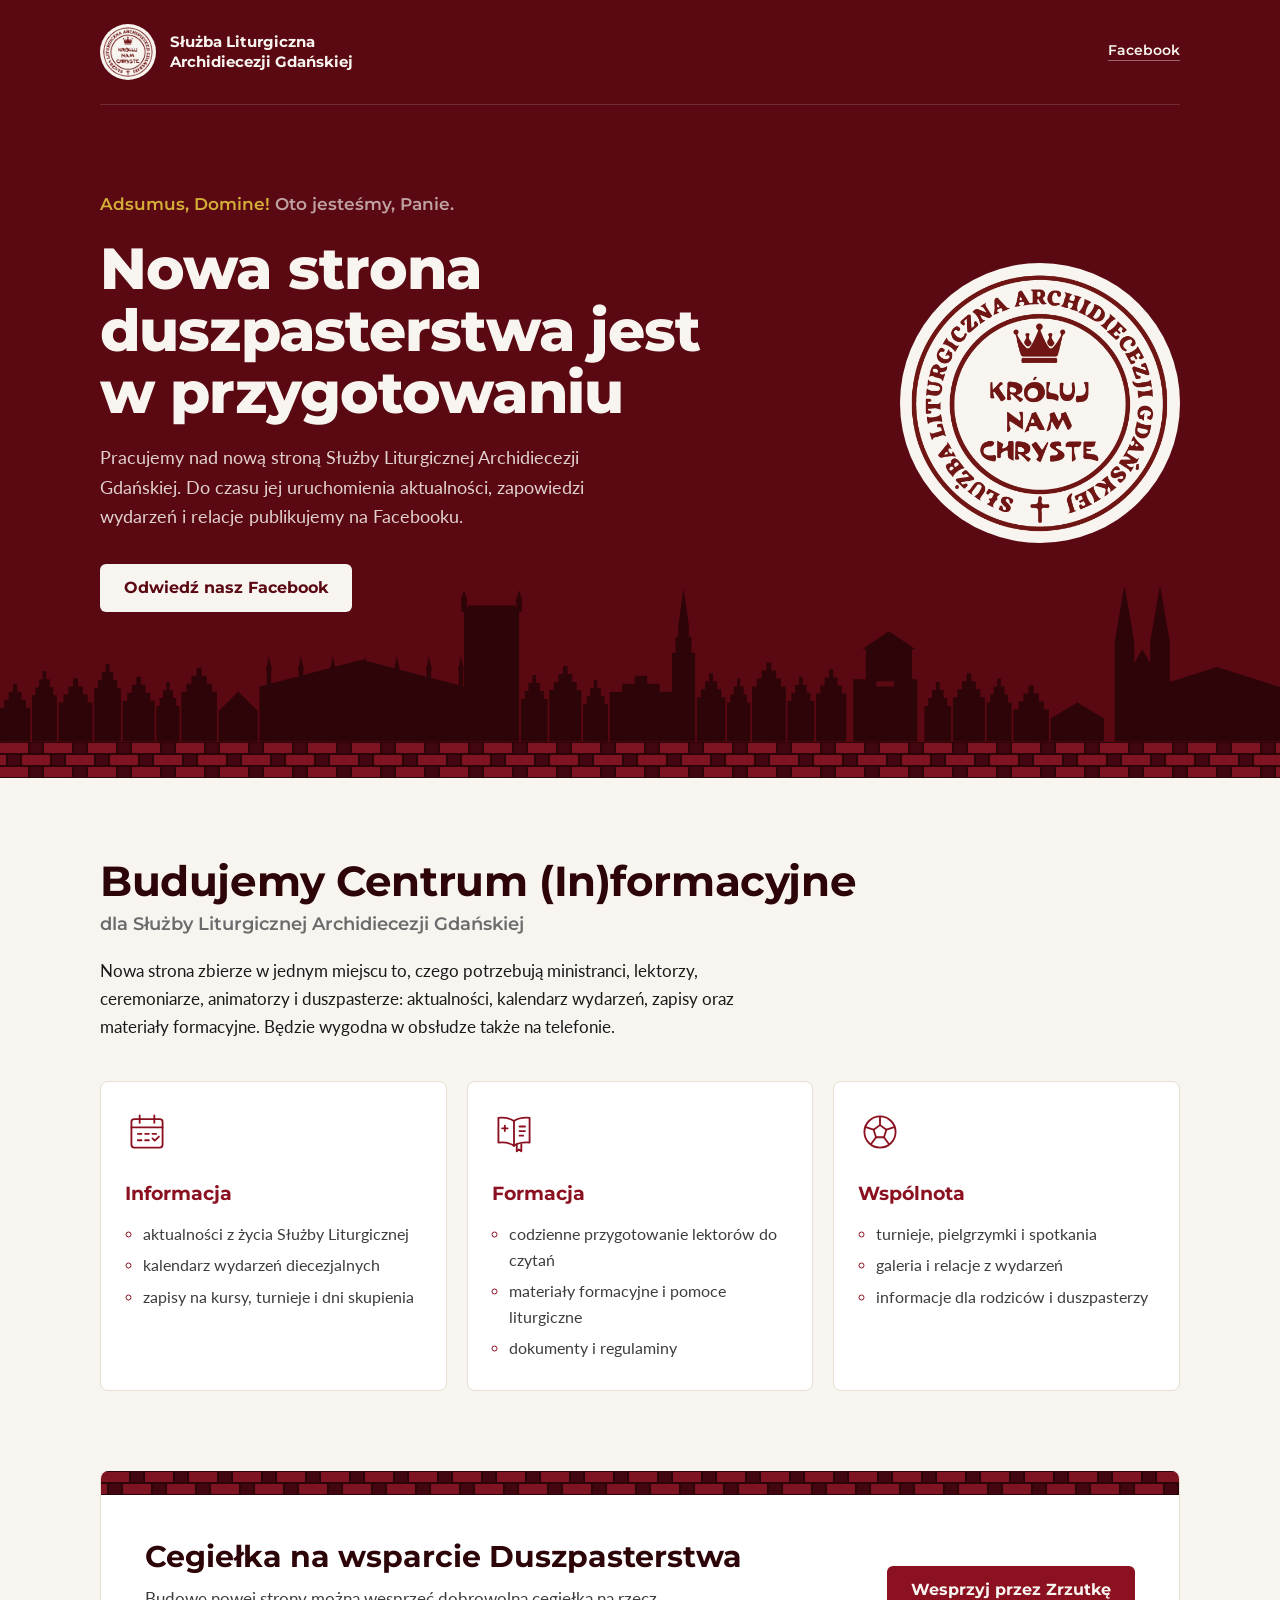
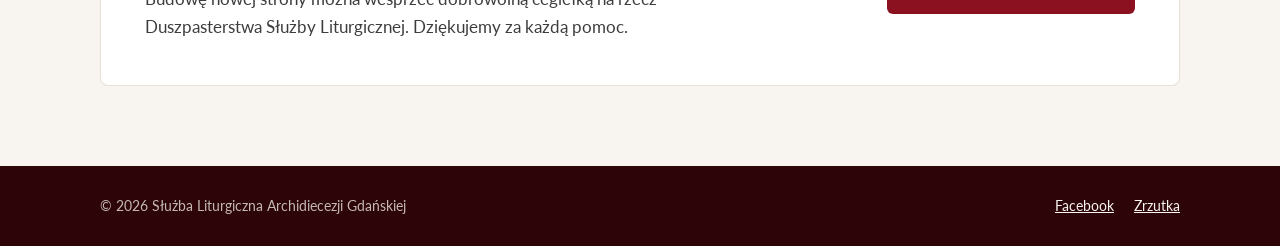
==== commit a5cdef65: "Strona 'w budowie': panorama Gdańska, pas cegieł w wątku gotyckim, piktogramy Panorama (kamienice, B" ====
--- a/knc24-wkrotce/index.html
+++ b/knc24-wkrotce/index.html
@@ -24,6 +24,7 @@
     --tekst: #1A1A1A;
     --szary: #6B6B6B;
     --linia: #E6DFD3;
+  --cegly: url("data:image/svg+xml,%3Csvg xmlns='http://www.w3.org/2000/svg' width='44' height='24'%3E%3Crect width='44' height='24' fill='%232D0408'/%3E%3Cg fill='%237E1422'%3E%3Crect x='0' y='1' width='28' height='10' rx='1'/%3E%3Crect x='22' y='13' width='28' height='10' rx='1'/%3E%3Crect x='-22' y='13' width='28' height='10' rx='1'/%3E%3C/g%3E%3Cg fill='%23420610'%3E%3Crect x='30' y='1' width='12' height='10' rx='1'/%3E%3Crect x='8' y='13' width='12' height='10' rx='1'/%3E%3C/g%3E%3C/svg%3E") 0 0 / 44px 24px;
     --naglowki: "Montserrat", Arial, sans-serif;
     --tresc: "Lato", Arial, sans-serif;
   }
@@ -35,10 +36,18 @@
     font: 400 1.0625rem/1.65 var(--tresc);
   }
   .wrap { width: min(1080px, 100% - 2.5rem); margin-inline: auto; }
-  h1, h2, h3 { font-family: var(--naglowki); color: var(--bordo-najciemniejsze); margin: 0; }
+  h1, h2, h3 { font-family: var(--naglowki); color: var(--bordo-najciemniejsze); margin: 0; text-wrap: balance; }
 
   /* Hero */
-  .hero { background: var(--bordo-ciemne); color: var(--krem); }
+  .hero { position: relative; background: var(--bordo-ciemne); color: var(--krem); }
+  .hero__main { position: relative; z-index: 1; }
+  .panorama { display: block; width: 100%; height: clamp(90px, 12vw, 170px); margin-top: -1.5rem; }
+  .panorama path { fill: var(--bordo-najciemniejsze); }
+
+  /* pas cegieł – wątek gotycki; układa się raz przy wejściu */
+  .cegly { height: 36px; background: var(--bordo-najciemniejsze); }
+  .cegly span { display: block; height: 100%; background: var(--cegly); animation: murowanie 1.1s steps(16, end) .2s both; }
+  @keyframes murowanie { from { clip-path: inset(0 100% 0 0); } to { clip-path: inset(0 0 0 0); } }
   .top {
     display: flex; align-items: center; justify-content: space-between; gap: 1rem;
     padding: 1.5rem 0;
@@ -51,8 +60,7 @@
   }
   .brand p {
     margin: 0;
-    font: 700 .8rem/1.35 var(--naglowki);
-    letter-spacing: .08em; text-transform: uppercase;
+    font: 700 .95rem/1.3 var(--naglowki);
   }
   .top a {
     color: var(--krem);
@@ -65,12 +73,11 @@
 
   .hero__main {
     display: grid; grid-template-columns: 1fr auto; gap: 3rem; align-items: center;
-    padding: clamp(3rem, 8vw, 5.5rem) 0;
+    padding: clamp(3rem, 8vw, 5.5rem) 0 0;
   }
   .motto {
     margin: 0 0 1.25rem;
-    font: 700 .85rem/1.4 var(--naglowki);
-    letter-spacing: .12em; text-transform: uppercase;
+    font: 600 1.05rem/1.4 var(--naglowki);
     color: var(--zloto);
   }
   .motto span { color: rgba(248,245,240,.65); font-weight: 600; }
@@ -119,6 +126,7 @@
     padding: 1.75rem 1.5rem;
   }
   .karta h3 { font-size: 1.2rem; margin-bottom: .75rem; color: var(--bordo); }
+  .karta svg { width: 44px; height: 44px; margin-bottom: 1rem; color: var(--bordo); }
   .karta ul { margin: 0; padding-left: 1.1rem; color: #3d3d3d; font-size: .975rem; }
   .karta li + li { margin-top: .35rem; }
   .karta li::marker { color: var(--bordo); }
@@ -128,11 +136,14 @@
   .cegielka {
     background: var(--bialy);
     border: 1px solid var(--linia);
-    border-top: 4px solid var(--bordo);
+    border-top: 0;
     border-radius: 8px;
-    padding: clamp(1.75rem, 4vw, 2.75rem);
+    position: relative; overflow: hidden;
+    --pad: clamp(1.75rem, 4vw, 2.75rem);
+    padding: calc(var(--pad) + 24px) var(--pad) var(--pad);
     display: flex; flex-wrap: wrap; align-items: center; justify-content: space-between; gap: 1.5rem 3rem;
   }
+  .cegielka::before { content: ""; position: absolute; left: 0; right: 0; top: 0; height: 24px; background: var(--cegly); }
   .cegielka h2 { font-size: clamp(1.5rem, 3vw, 1.9rem); line-height: 1.2; margin-bottom: .6rem; }
   .cegielka p { margin: 0; max-width: 560px; color: #3d3d3d; }
 
@@ -143,9 +154,11 @@
   .stopka a { color: var(--krem); }
   .stopka nav { display: flex; gap: 1.25rem; }
 
+  @media (prefers-reduced-motion: reduce) { .cegly span { animation: none; } }
   @media (max-width: 860px) {
     .hero__main { grid-template-columns: 1fr; }
     .hero__logo { display: none; }
+    .panorama { margin-top: 1.5rem; }
     .karty { grid-template-columns: 1fr; }
   }
   @media (max-width: 480px) {
@@ -169,7 +182,7 @@
 
     <div class="hero__main">
       <div>
-        <p class="motto">Adsumus, Domine! <span>Oto jesteśmy, Panie</span></p>
+        <p class="motto">Adsumus, Domine! <span>Oto jesteśmy, Panie.</span></p>
         <h1>Nowa strona duszpasterstwa jest w&nbsp;przygotowaniu</h1>
         <p class="hero__lead">Pracujemy nad nową stroną Służby Liturgicznej Archidiecezji Gdańskiej. Do czasu jej uruchomienia aktualności, zapowiedzi wydarzeń i relacje publikujemy na Facebooku.</p>
         <a class="btn btn--jasny" href="https://www.facebook.com/sluzbaliturgicznaAG" target="_blank" rel="noopener">Odwiedź nasz Facebook</a>
@@ -177,7 +190,11 @@
       <img class="hero__logo" src="logo.png" alt="" width="280" height="280">
     </div>
   </div>
+  <svg class="panorama" viewBox="0 -20 1440 180" preserveAspectRatio="xMidYMax slice" role="img" aria-label="Panorama Gdańska: Bazylika Mariacka, Ratusz, Żuraw i Katedra Oliwska">
+    <path d="M0,160 L0,122 L4.85714,122 L4.85714,113 L9.71429,113 L9.71429,104 L14.5714,104 L14.5714,95 L19.4286,95 L19.4286,104 L24.2857,104 L24.2857,113 L29.1429,113 L29.1429,122 L34,122 L34,160Z M36,160 L36,108 L40,108 L40,99 L44,99 L44,90 L48,90 L48,81 L52,81 L52,90 L56,90 L56,99 L60,99 L60,108 L64,108 L64,160Z M66,160 L66,116 L71.4286,116 L71.4286,107 L76.8571,107 L76.8571,98 L82.2857,98 L82.2857,89 L87.7143,89 L87.7143,98 L93.1429,98 L93.1429,107 L98.5714,107 L98.5714,116 L104,116 L104,160Z M106,160 L106,100 L110.286,100 L110.286,91 L114.571,91 L114.571,82 L118.857,82 L118.857,73 L123.143,73 L123.143,82 L127.429,82 L127.429,91 L131.714,91 L131.714,100 L136,100 L136,160Z M138,160 L138,114 L143.143,114 L143.143,105 L148.286,105 L148.286,96 L153.429,96 L153.429,87 L158.571,87 L158.571,96 L163.714,96 L163.714,105 L168.857,105 L168.857,114 L174,114 L174,160Z M176,160 L176,120 L179.714,120 L179.714,111 L183.429,111 L183.429,102 L187.143,102 L187.143,93 L190.857,93 L190.857,102 L194.571,102 L194.571,111 L198.286,111 L198.286,120 L202,120 L202,160Z M204,160 L204,104 L209.714,104 L209.714,95 L215.429,95 L215.429,86 L221.143,86 L221.143,77 L226.857,77 L226.857,86 L232.571,86 L232.571,95 L238.286,95 L238.286,104 L244,104 L244,160Z M246,160 L246,126 L268,104 L290,126 L290,160Z M292,98 L522,98 L522,160 L292,160Z M292,98 L407,68 L522,98Z M300,80 L305,80 L305,98 L300,98Z M299,80 L302.5,64 L306,80Z M336,80 L341,80 L341,98 L336,98Z M335,80 L338.5,64 L342,80Z M372,80 L377,80 L377,98 L372,98Z M371,80 L374.5,64 L378,80Z M408,80 L413,80 L413,98 L408,98Z M407,80 L410.5,64 L414,80Z M444,80 L449,80 L449,98 L444,98Z M443,80 L446.5,64 L450,80Z M480,80 L485,80 L485,98 L480,98Z M479,80 L482.5,64 L486,80Z M516,80 L521,80 L521,98 L516,98Z M515,80 L518.5,64 L522,80Z M522,10 L584,10 L584,160 L522,160Z M519,2 L525,2 L525,14 L519,14Z M518,2 L522,-10 L526,2Z M581,2 L587,2 L587,14 L581,14Z M580,2 L584,-10 L588,2Z M526,7 L580,7 L580,11 L526,11Z M586,160 L586,112 L590.286,112 L590.286,103 L594.571,103 L594.571,94 L598.857,94 L598.857,85 L603.143,85 L603.143,94 L607.429,94 L607.429,103 L611.714,103 L611.714,112 L616,112 L616,160Z M618,160 L618,102 L623.143,102 L623.143,93 L628.286,93 L628.286,84 L633.429,84 L633.429,75 L638.571,75 L638.571,84 L643.714,84 L643.714,93 L648.857,93 L648.857,102 L654,102 L654,160Z M656,160 L656,118 L660,118 L660,109 L664,109 L664,100 L668,100 L668,91 L672,91 L672,100 L676,100 L676,109 L680,109 L680,118 L684,118 L684,160Z M686,104 L756,104 L756,160 L686,160Z M686,160 L686,104 L700,104 L700,95 L714,95 L714,86 L728,86 L728,95 L742,95 L742,104 L756,104 L756,160Z M756,60 L782,60 L782,160 L756,160Z M760,42 L778,42 L778,60 L760,60Z M763,30 L775,30 L775,42 L763,42Z M763,30 L769,-12 L775,30Z M784,160 L784,110 L788.571,110 L788.571,101 L793.143,101 L793.143,92 L797.714,92 L797.714,83 L802.286,83 L802.286,92 L806.857,92 L806.857,101 L811.429,101 L811.429,110 L816,110 L816,160Z M818,160 L818,116 L821.714,116 L821.714,107 L825.429,107 L825.429,98 L829.143,98 L829.143,89 L832.857,89 L832.857,98 L836.571,98 L836.571,107 L840.286,107 L840.286,116 L844,116 L844,160Z M846,160 L846,98 L851.429,98 L851.429,89 L856.857,89 L856.857,80 L862.286,80 L862.286,71 L867.714,71 L867.714,80 L873.143,80 L873.143,89 L878.571,89 L878.571,98 L884,98 L884,160Z M886,160 L886,114 L890.286,114 L890.286,105 L894.571,105 L894.571,96 L898.857,96 L898.857,87 L903.143,87 L903.143,96 L907.429,96 L907.429,105 L911.714,105 L911.714,114 L916,114 L916,160Z M918,160 L918,106 L922.857,106 L922.857,97 L927.714,97 L927.714,88 L932.571,88 L932.571,79 L937.429,79 L937.429,88 L942.286,88 L942.286,97 L947.143,97 L947.143,106 L952,106 L952,160Z M960,90 L986,90 L986,160 L960,160Z M1006,90 L1032,90 L1032,160 L1006,160Z M984,98 L1008,98 L1008,160 L984,160Z M974,56 L1026,56 L1026,92 L974,92Z M970,56 L1000,36 L1030,56Z M1040,160 L1040,120 L1044.29,120 L1044.29,111 L1048.57,111 L1048.57,102 L1052.86,102 L1052.86,93 L1057.14,93 L1057.14,102 L1061.43,102 L1061.43,111 L1065.71,111 L1065.71,120 L1070,120 L1070,160Z M1072,160 L1072,110 L1077.14,110 L1077.14,101 L1082.29,101 L1082.29,92 L1087.43,92 L1087.43,83 L1092.57,83 L1092.57,92 L1097.71,92 L1097.71,101 L1102.86,101 L1102.86,110 L1108,110 L1108,160Z M1110,160 L1110,116 L1114,116 L1114,107 L1118,107 L1118,98 L1122,98 L1122,89 L1126,89 L1126,98 L1130,98 L1130,107 L1134,107 L1134,116 L1138,116 L1138,160Z M1140,160 L1140,124 L1145.71,124 L1145.71,115 L1151.43,115 L1151.43,106 L1157.14,106 L1157.14,97 L1162.86,97 L1162.86,106 L1168.57,106 L1168.57,115 L1174.29,115 L1174.29,124 L1180,124 L1180,160Z M1182,160 L1182,134 L1212,116 L1242,134 L1242,160Z M1254,100 L1444,100 L1444,160 L1254,160Z M1294,100 L1369,76 L1444,100Z M1254,48 L1276,48 L1276,160 L1254,160Z M1254,48 L1265,-16 L1276,48Z M1294,48 L1316,48 L1316,160 L1294,160Z M1294,48 L1305,-16 L1316,48Z M1276,72 L1294,72 L1294,160 L1276,160Z M1276,72 L1285,56 L1294,72Z"/>
+  </svg>
 </header>
+<div class="cegly" aria-hidden="true"><span></span></div>
 
 <main>
   <section class="centrum" aria-labelledby="centrum-h">
@@ -188,6 +205,7 @@
 
       <ul class="karty">
         <li class="karta">
+          <svg viewBox="0 0 48 48" fill="none" stroke="currentColor" stroke-width="2" stroke-linecap="round" stroke-linejoin="round" aria-hidden="true"><rect x="7" y="10" width="34" height="31" rx="3"/><path d="M7 19h34M16 6v8M32 6v8"/><path d="M14 26h4M22 26h4M30 26h4M14 33h4M22 33h4"/><path d="M30 31l2.5 2.5L37 29"/></svg>
           <h3>Informacja</h3>
           <ul>
             <li>aktualności z życia Służby Liturgicznej</li>
@@ -196,6 +214,7 @@
           </ul>
         </li>
         <li class="karta">
+          <svg viewBox="0 0 48 48" fill="none" stroke="currentColor" stroke-width="2" stroke-linecap="round" stroke-linejoin="round" aria-hidden="true"><path d="M24 12c-4-3-10-4-17-3.5v27c7-.5 13 .5 17 3.5 4-3 10-4 17-3.5v-27c-7-.5-13 .5-17 3.5z"/><path d="M24 12v27"/><path d="M14 17v6M11 20h6"/><path d="M30 18h6M30 23h6M30 28h4"/><path d="M27 37v8l2.5-2 2.5 2v-7.5"/></svg>
           <h3>Formacja</h3>
           <ul>
             <li>codzienne przygotowanie lektorów do czytań</li>
@@ -204,6 +223,7 @@
           </ul>
         </li>
         <li class="karta">
+          <svg viewBox="0 0 48 48" fill="none" stroke="currentColor" stroke-width="2" stroke-linecap="round" stroke-linejoin="round" aria-hidden="true"><circle cx="24" cy="24" r="17"/><path d="M24 16.5l7 5-2.7 8.2h-8.6L17 21.5z"/><path d="M24 16.5V7.5M31 21.5l8.5-2.8M28.3 29.7l5.2 7.2M19.7 29.7l-5.2 7.2M17 21.5l-8.5-2.8"/></svg>
           <h3>Wspólnota</h3>
           <ul>
             <li>turnieje, pielgrzymki i spotkania</li>
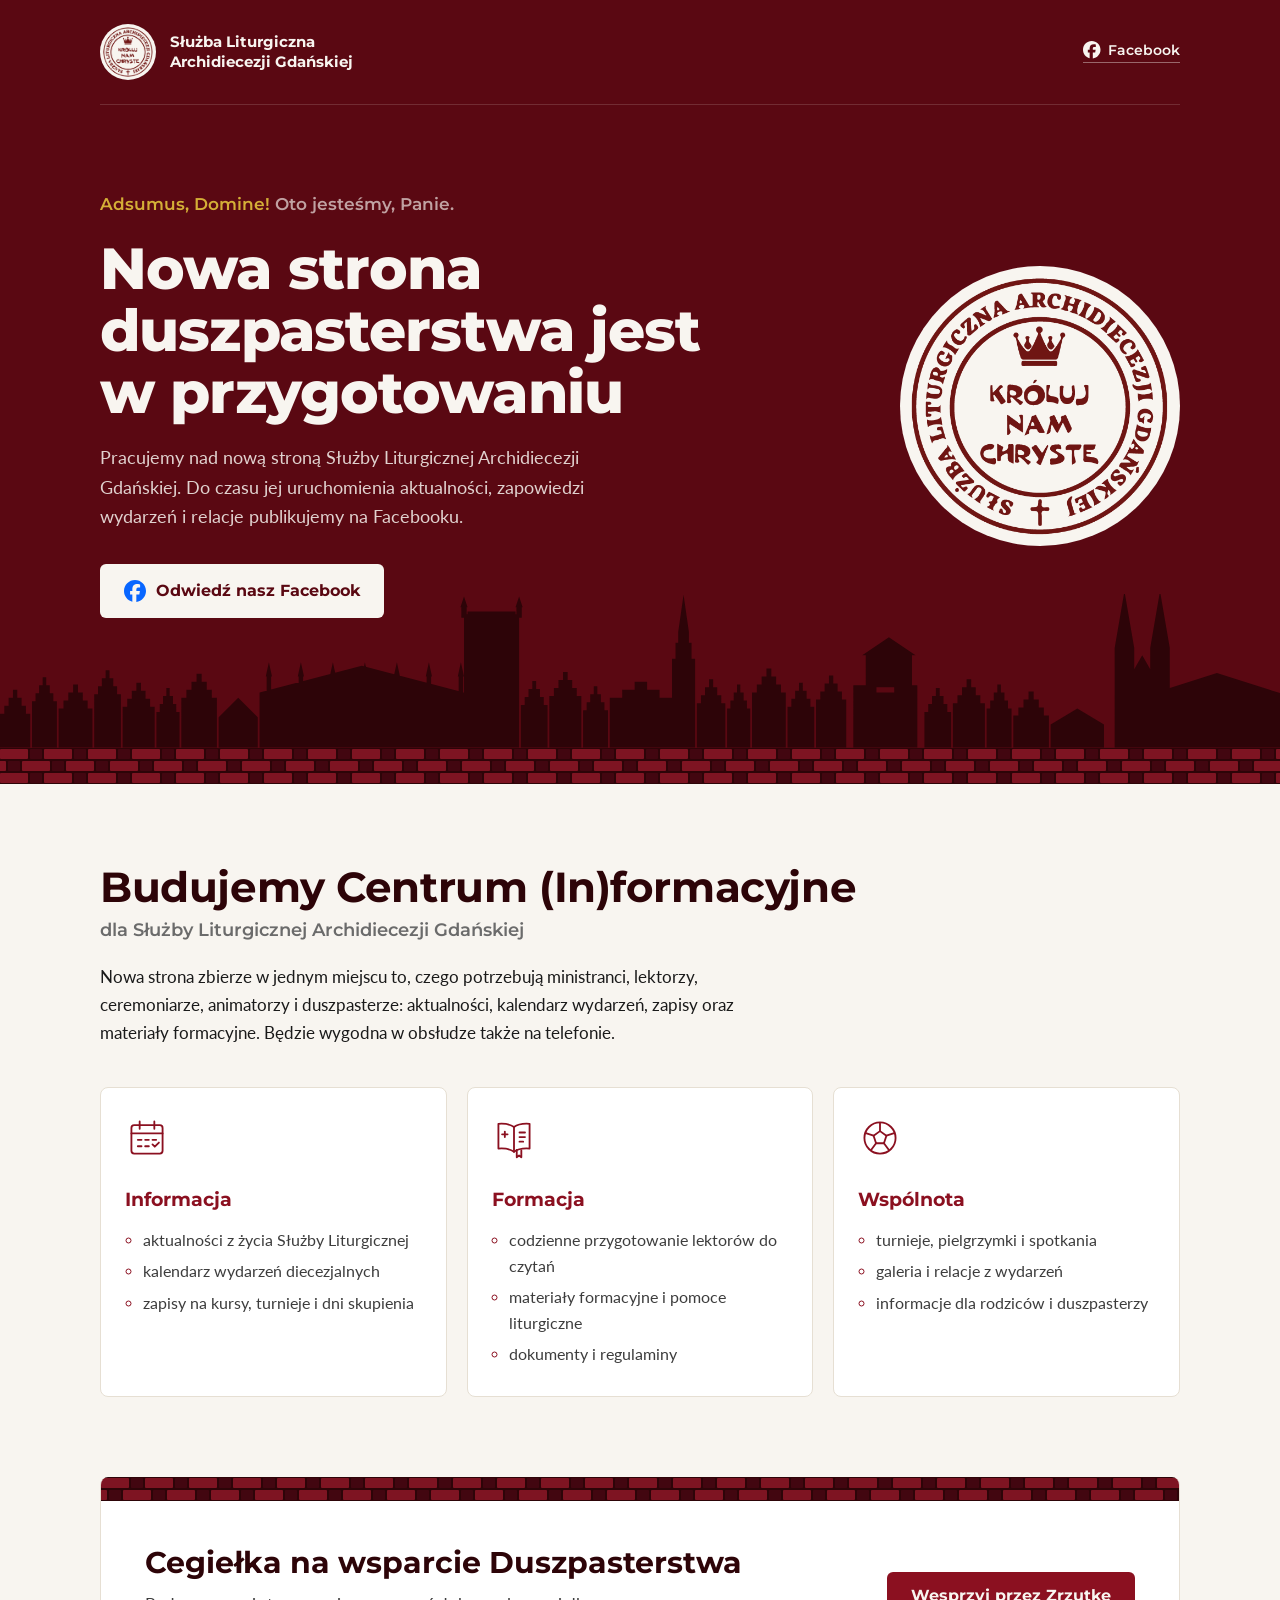
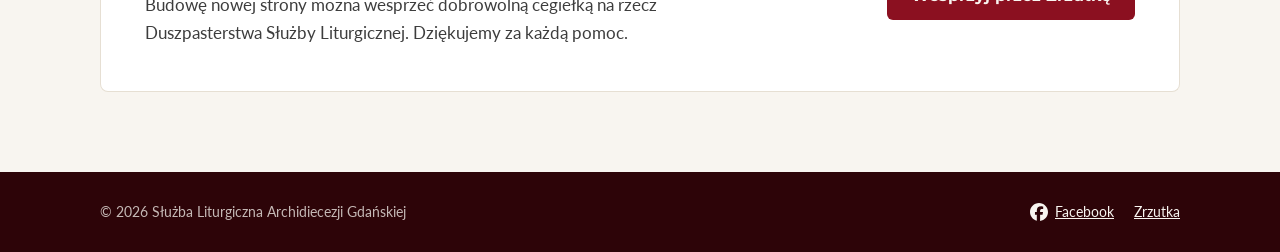
==== commit 6c3c6bb1: "Strona 'w budowie': ikony Facebooka przy linkach Co-Authored-By: Claude Opus 5.5 <noreply@anthropic." ====
--- a/knc24-wkrotce/index.html
+++ b/knc24-wkrotce/index.html
@@ -70,6 +70,9 @@
     padding-bottom: 3px;
   }
   .top a:hover { border-color: var(--krem); }
+  .fb { width: 1.25em; height: 1.25em; flex: none; }
+  .top a, .stopka nav a { display: inline-flex; align-items: center; gap: .45rem; }
+  .btn--jasny .fb { width: 22px; height: 22px; color: #0866FF; }
 
   .hero__main {
     display: grid; grid-template-columns: 1fr auto; gap: 3rem; align-items: center;
@@ -103,7 +106,7 @@
     border-radius: 6px;
     transition: background-color .15s;
   }
-  .btn--jasny { background: var(--krem); color: var(--bordo-ciemne); }
+  .btn--jasny { background: var(--krem); color: var(--bordo-ciemne); display: inline-flex; align-items: center; gap: .6rem; }
   .btn--jasny:hover { background: var(--bialy); }
   .btn--bordo { background: var(--bordo); color: var(--krem); }
   .btn--bordo:hover { background: var(--bordo-ciemne); }
@@ -165,6 +168,7 @@
     .brand img { width: 46px; height: 46px; }
     .brand p { font-size: .7rem; }
     .btn { display: block; text-align: center; }
+    .btn--jasny { display: flex; justify-content: center; }
   }
 </style>
 </head>
@@ -177,7 +181,7 @@
         <img src="logo.png" alt="Logo Służby Liturgicznej Archidiecezji Gdańskiej" width="56" height="56">
         <p>Służba Liturgiczna<br>Archidiecezji Gdańskiej</p>
       </div>
-      <a href="https://www.facebook.com/sluzbaliturgicznaAG" target="_blank" rel="noopener">Facebook</a>
+      <a href="https://www.facebook.com/sluzbaliturgicznaAG" target="_blank" rel="noopener"><svg class="fb" viewBox="0 0 24 24" aria-hidden="true"><path fill="currentColor" d="M9.101 23.691v-7.98H6.627v-3.667h2.474v-1.58c0-4.085 1.848-5.978 5.858-5.978.401 0 .955.042 1.468.103a8.68 8.68 0 0 1 1.141.195v3.325a8.623 8.623 0 0 0-.653-.036 26.805 26.805 0 0 0-.733-.009c-.707 0-1.259.096-1.675.309a1.686 1.686 0 0 0-.679.622c-.258.42-.374.995-.374 1.752v1.297h3.919l-.386 2.103-.287 1.564h-3.246v8.245C19.396 23.238 24 18.179 24 12.044c0-6.627-5.373-12-12-12s-12 5.373-12 12c0 5.628 3.874 10.35 9.101 11.647Z"/></svg>Facebook</a>
     </div>
 
     <div class="hero__main">
@@ -185,7 +189,7 @@
         <p class="motto">Adsumus, Domine! <span>Oto jesteśmy, Panie.</span></p>
         <h1>Nowa strona duszpasterstwa jest w&nbsp;przygotowaniu</h1>
         <p class="hero__lead">Pracujemy nad nową stroną Służby Liturgicznej Archidiecezji Gdańskiej. Do czasu jej uruchomienia aktualności, zapowiedzi wydarzeń i relacje publikujemy na Facebooku.</p>
-        <a class="btn btn--jasny" href="https://www.facebook.com/sluzbaliturgicznaAG" target="_blank" rel="noopener">Odwiedź nasz Facebook</a>
+        <a class="btn btn--jasny" href="https://www.facebook.com/sluzbaliturgicznaAG" target="_blank" rel="noopener"><svg class="fb" viewBox="0 0 24 24" aria-hidden="true"><path fill="currentColor" d="M9.101 23.691v-7.98H6.627v-3.667h2.474v-1.58c0-4.085 1.848-5.978 5.858-5.978.401 0 .955.042 1.468.103a8.68 8.68 0 0 1 1.141.195v3.325a8.623 8.623 0 0 0-.653-.036 26.805 26.805 0 0 0-.733-.009c-.707 0-1.259.096-1.675.309a1.686 1.686 0 0 0-.679.622c-.258.42-.374.995-.374 1.752v1.297h3.919l-.386 2.103-.287 1.564h-3.246v8.245C19.396 23.238 24 18.179 24 12.044c0-6.627-5.373-12-12-12s-12 5.373-12 12c0 5.628 3.874 10.35 9.101 11.647Z"/></svg>Odwiedź nasz Facebook</a>
       </div>
       <img class="hero__logo" src="logo.png" alt="" width="280" height="280">
     </div>
@@ -252,7 +256,7 @@
   <div class="wrap">
     <p>© 2026 Służba Liturgiczna Archidiecezji Gdańskiej</p>
     <nav aria-label="Linki">
-      <a href="https://www.facebook.com/sluzbaliturgicznaAG" target="_blank" rel="noopener">Facebook</a>
+      <a href="https://www.facebook.com/sluzbaliturgicznaAG" target="_blank" rel="noopener"><svg class="fb" viewBox="0 0 24 24" aria-hidden="true"><path fill="currentColor" d="M9.101 23.691v-7.98H6.627v-3.667h2.474v-1.58c0-4.085 1.848-5.978 5.858-5.978.401 0 .955.042 1.468.103a8.68 8.68 0 0 1 1.141.195v3.325a8.623 8.623 0 0 0-.653-.036 26.805 26.805 0 0 0-.733-.009c-.707 0-1.259.096-1.675.309a1.686 1.686 0 0 0-.679.622c-.258.42-.374.995-.374 1.752v1.297h3.919l-.386 2.103-.287 1.564h-3.246v8.245C19.396 23.238 24 18.179 24 12.044c0-6.627-5.373-12-12-12s-12 5.373-12 12c0 5.628 3.874 10.35 9.101 11.647Z"/></svg>Facebook</a>
       <a href="https://zrzutka.pl/jtex6y" target="_blank" rel="noopener">Zrzutka</a>
     </nav>
   </div>
